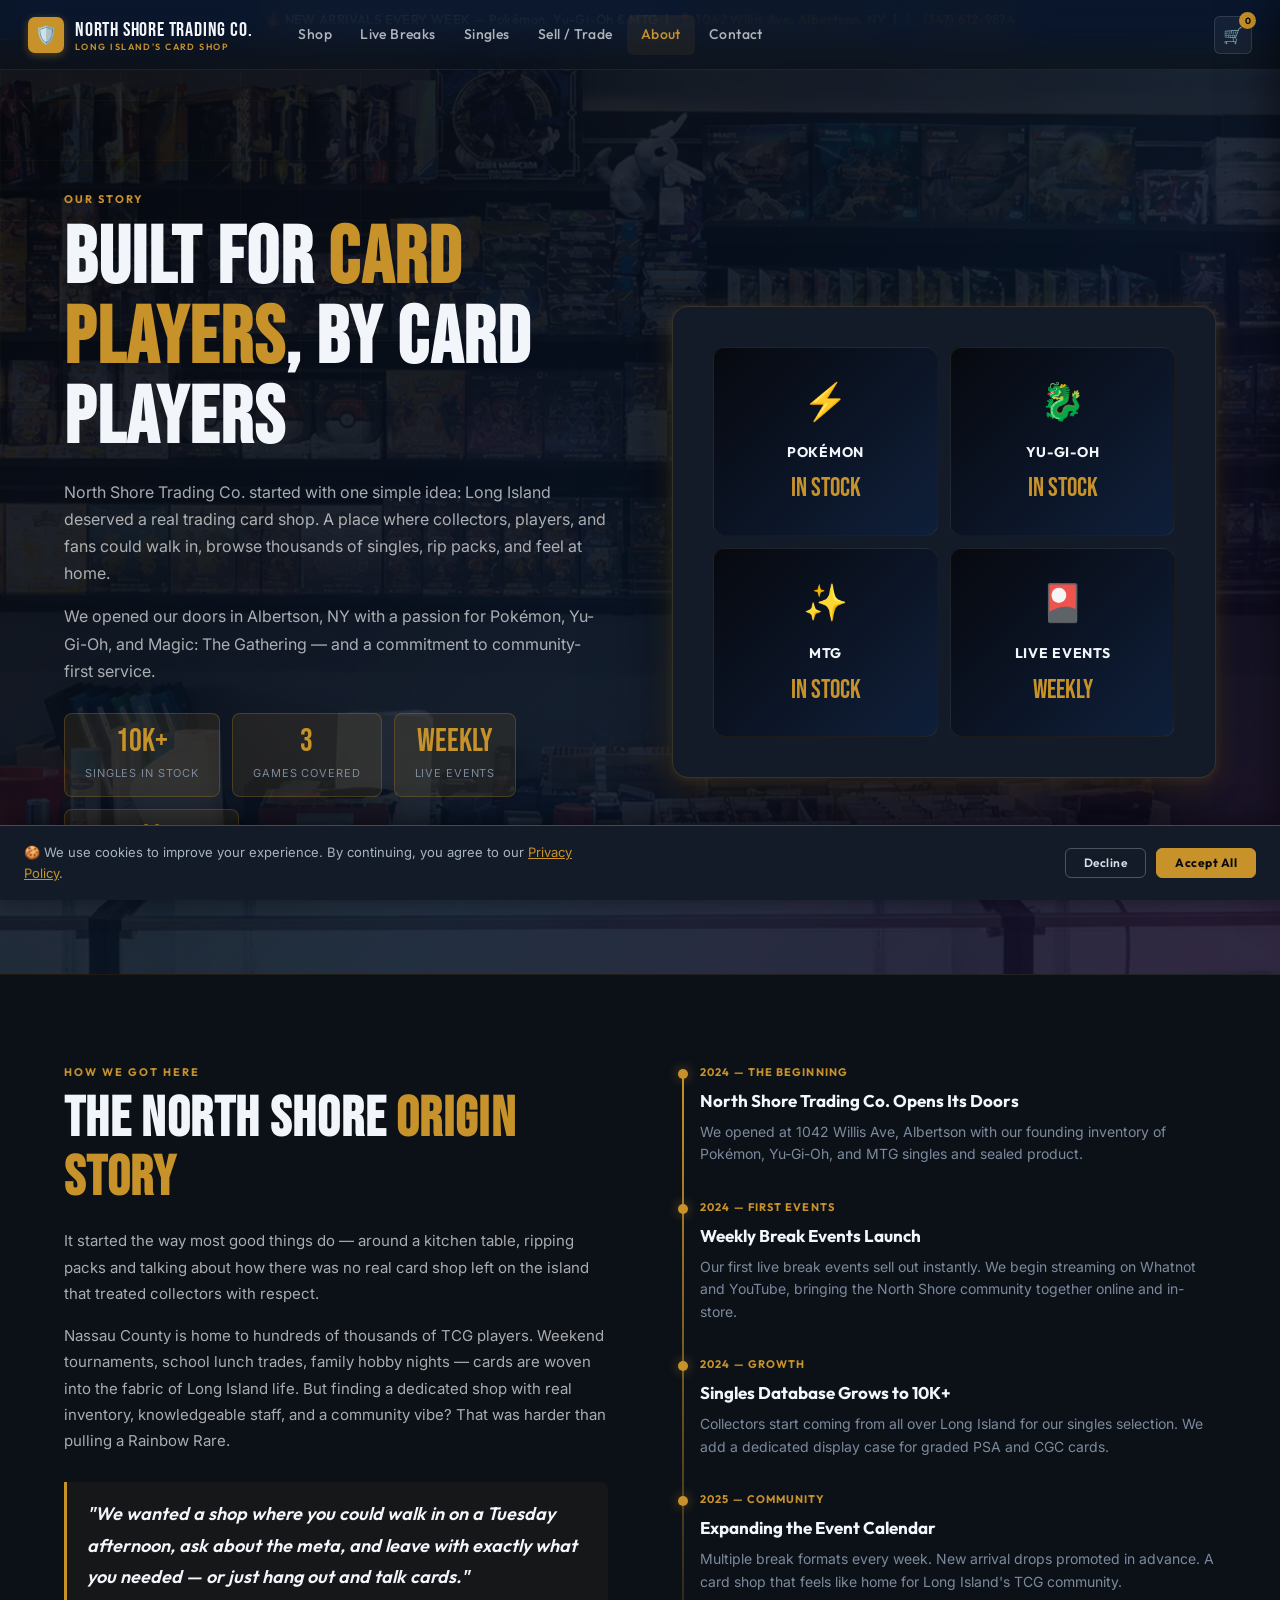
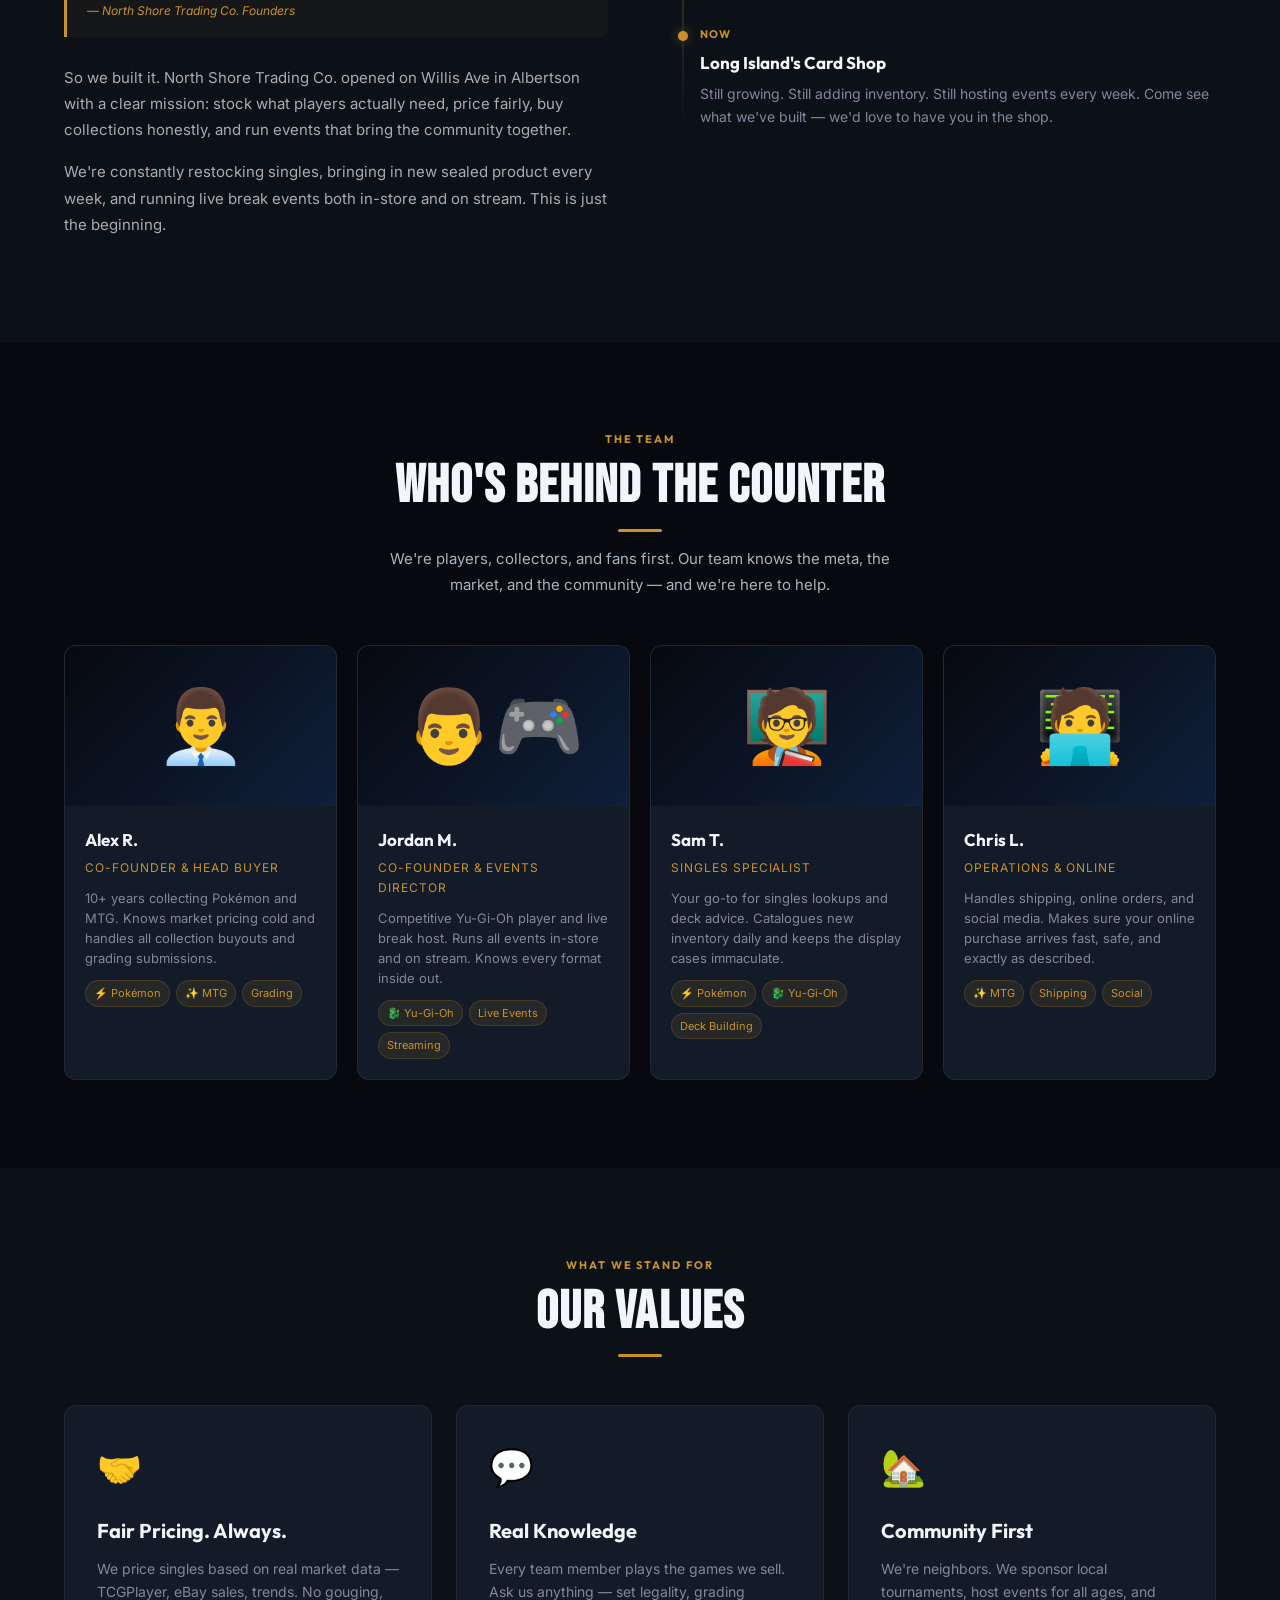
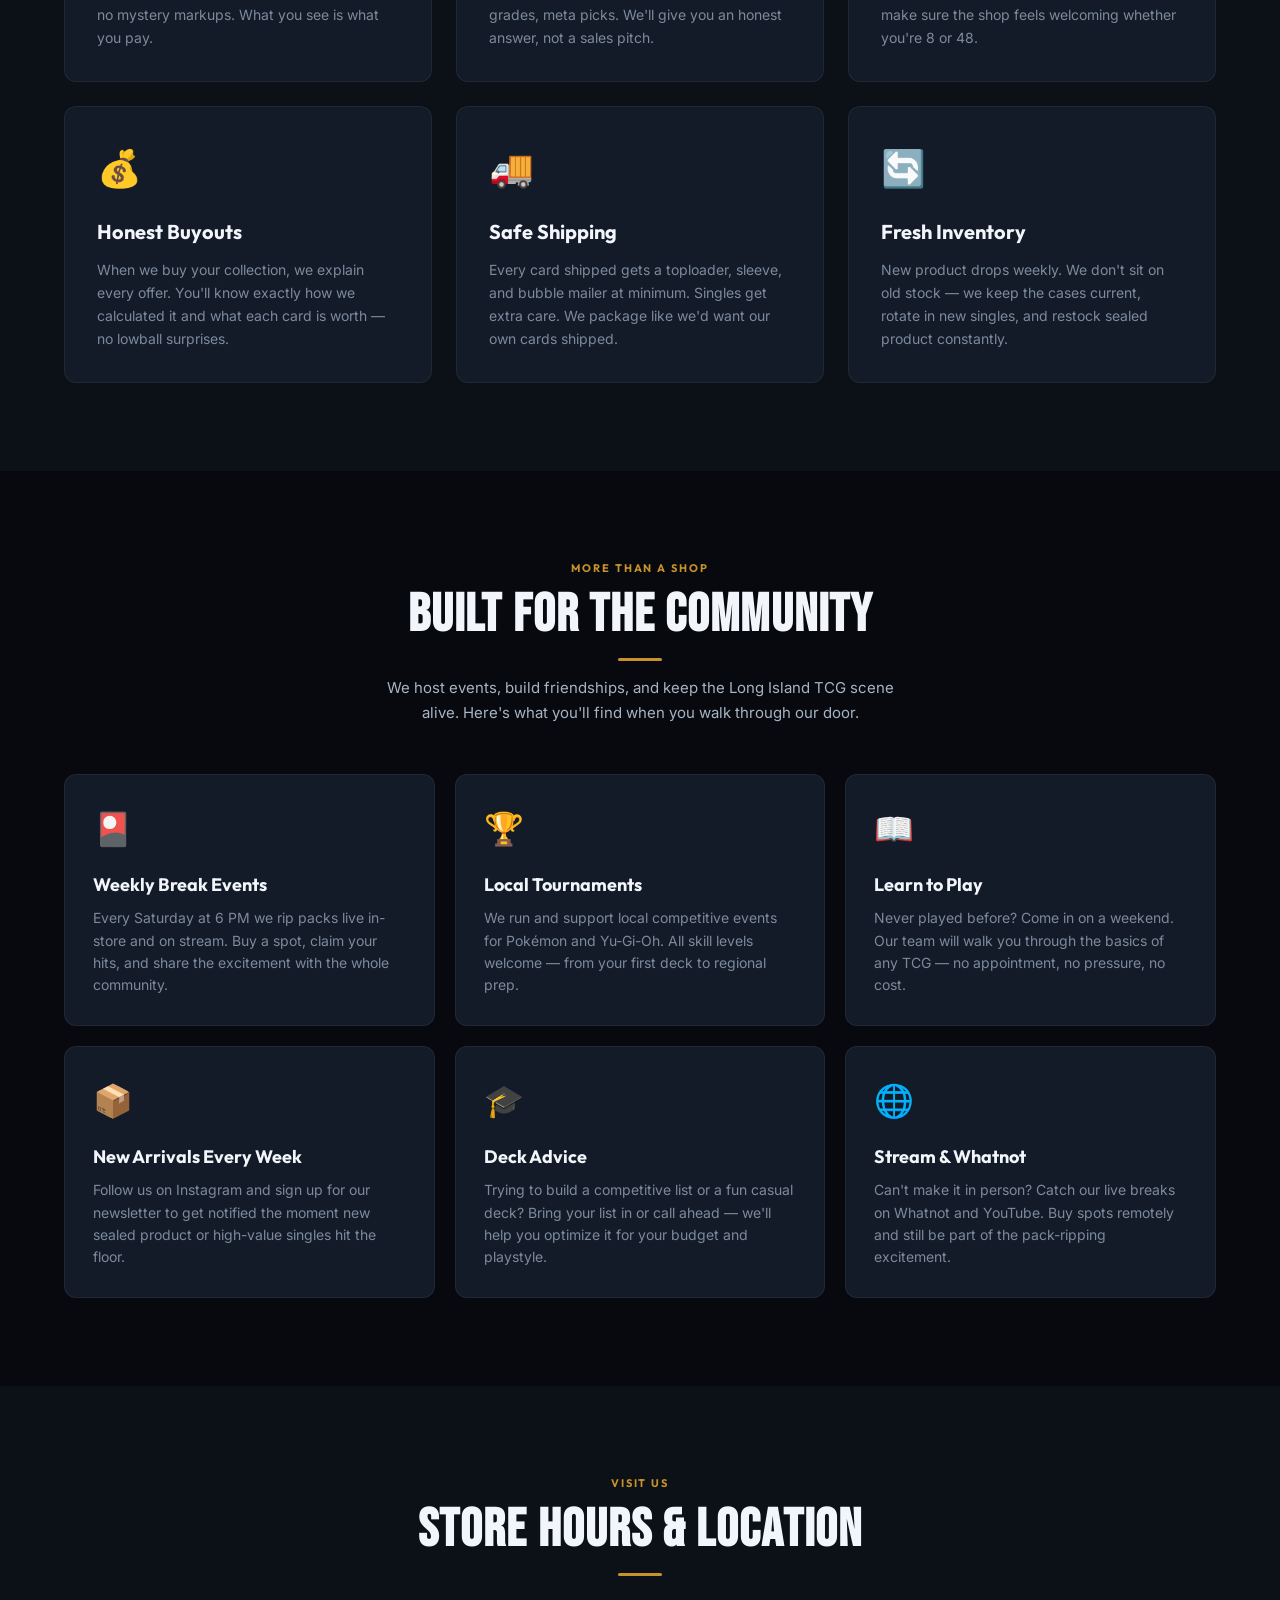
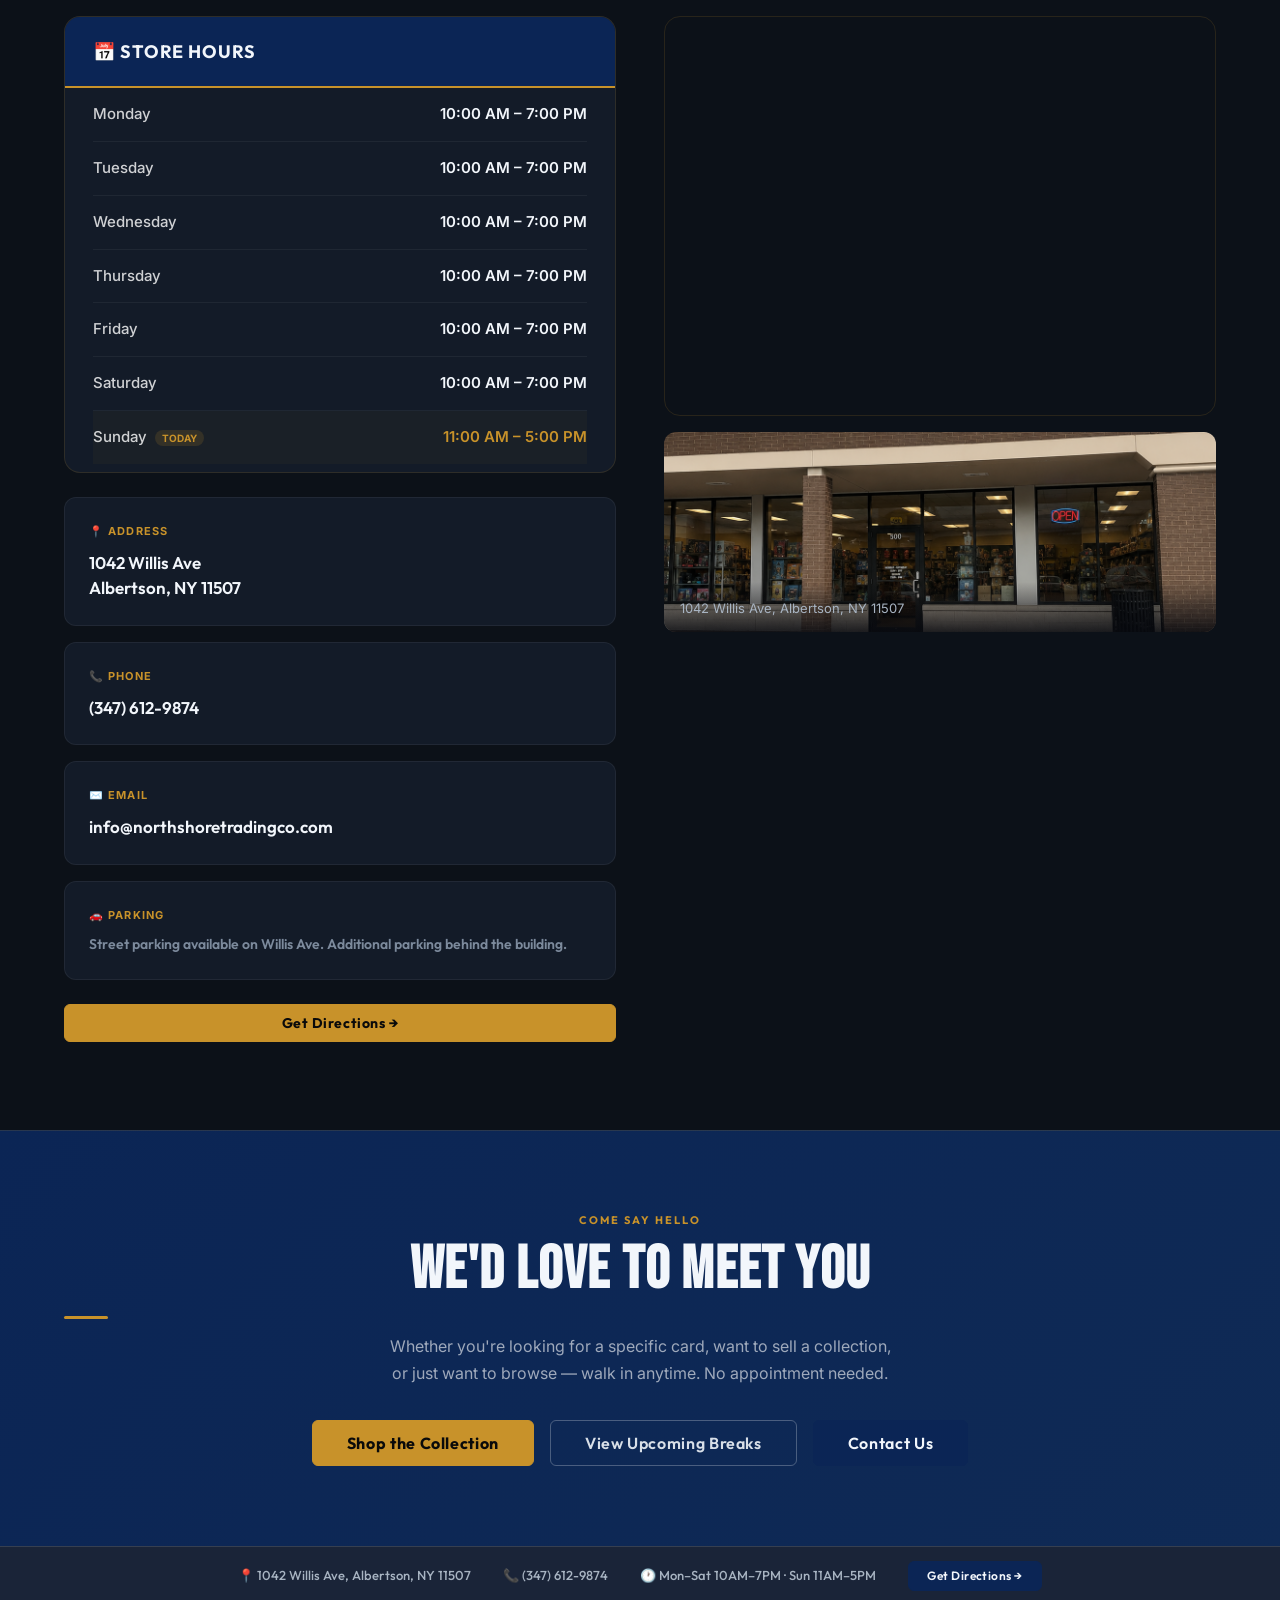
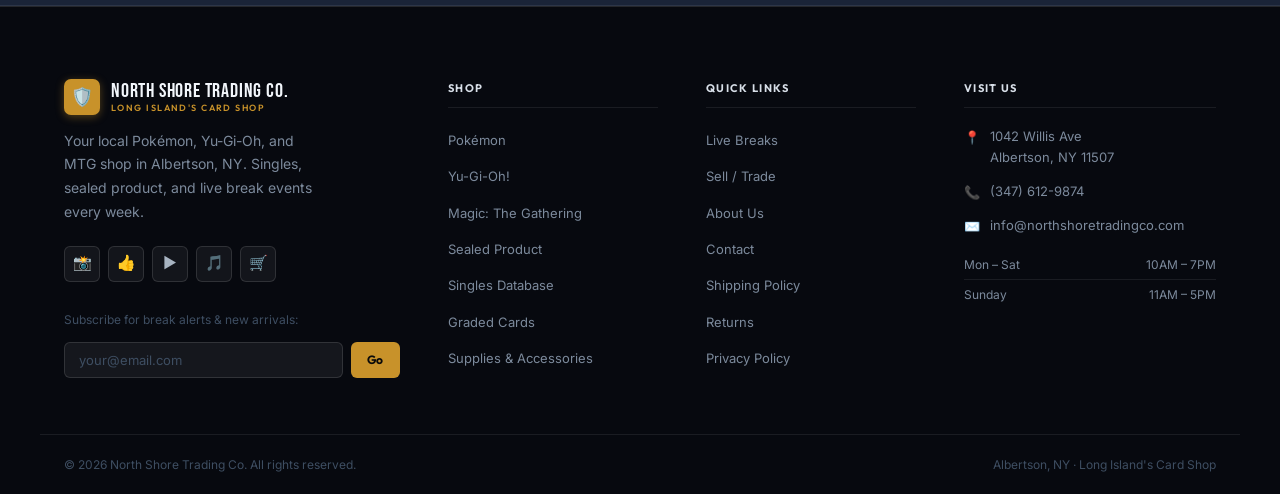
==== about.html @ 0178f54b "Initial site launch — North Shore Trading Co. 7-page TCG storefront: home, shop, live breaks, single" ====
<!DOCTYPE html>
<html lang="en">
<head>
  <meta charset="UTF-8" />
  <meta name="viewport" content="width=device-width, initial-scale=1.0" />
  <title>About North Shore Trading Co. | Local Card Shop — Albertson, Long Island NY</title>
  <meta name="description" content="Learn the story behind North Shore Trading Co., Long Island's community trading card shop in Albertson, NY. Pokémon, Yu-Gi-Oh, MTG, live breaks, and more." />
  <link rel="stylesheet" href="style.css" />
  <style>
    /* ── Page Hero ── */
    .page-hero {
      background: linear-gradient(135deg, var(--bg-dark) 0%, #0a1628 60%, #1a0d28 100%);
      border-bottom: 1px solid rgba(200,146,42,0.12);
      padding: calc(var(--nav-h) + 80px) 0 80px;
      position: relative;
      overflow: hidden;
    }
    .page-hero::before {
      content: '';
      position: absolute;
      inset: 0;
      background-image:
        linear-gradient(rgba(200,146,42,0.03) 1px, transparent 1px),
        linear-gradient(90deg, rgba(200,146,42,0.03) 1px, transparent 1px);
      background-size: 60px 60px;
      pointer-events: none;
    }
    .page-hero-inner {
      max-width: var(--content-w);
      margin: 0 auto;
      padding: 0 24px;
      display: grid;
      grid-template-columns: 1fr 1fr;
      gap: 64px;
      align-items: center;
      position: relative;
      z-index: 1;
    }
    .page-hero h1 {
      font-family: var(--font-head);
      font-size: clamp(48px, 7vw, 80px);
      line-height: 1;
      color: var(--white);
      margin-bottom: 20px;
    }
    .page-hero h1 span { color: var(--gold); }
    .page-hero p {
      font-size: 16px;
      color: rgba(255,255,255,0.65);
      line-height: 1.7;
      margin-bottom: 16px;
    }
    .hero-badge-row {
      display: flex;
      gap: 12px;
      flex-wrap: wrap;
      margin-top: 28px;
    }
    .hero-stat-badge {
      background: rgba(200,146,42,0.1);
      border: 1px solid rgba(200,146,42,0.25);
      border-radius: 8px;
      padding: 12px 20px;
      text-align: center;
    }
    .hero-stat-badge .num {
      font-family: var(--font-head);
      font-size: 32px;
      color: var(--gold);
      display: block;
      line-height: 1;
    }
    .hero-stat-badge .lbl {
      font-size: 11px;
      color: var(--gray);
      text-transform: uppercase;
      letter-spacing: 0.08em;
      margin-top: 4px;
    }
    .page-hero-img {
      position: relative;
    }
    .store-visual {
      background: var(--bg-card);
      border: 1px solid rgba(200,146,42,0.2);
      border-radius: 16px;
      padding: 40px;
      display: grid;
      grid-template-columns: 1fr 1fr;
      gap: 12px;
      box-shadow: 0 32px 80px rgba(0,0,0,0.5), var(--shadow-gold);
    }
    .store-tile {
      background: linear-gradient(135deg, var(--bg-dark), #0f1f3a);
      border: 1px solid rgba(200,146,42,0.1);
      border-radius: 12px;
      padding: 24px;
      text-align: center;
      transition: border-color var(--transition);
    }
    .store-tile:hover { border-color: rgba(200,146,42,0.35); }
    .store-tile-icon { font-size: 36px; margin-bottom: 10px; display: block; }
    .store-tile-title {
      font-family: var(--font-sub);
      font-weight: 700;
      font-size: 14px;
      color: var(--white);
      text-transform: uppercase;
      letter-spacing: 0.05em;
    }
    .store-tile-val {
      font-family: var(--font-head);
      font-size: 26px;
      color: var(--gold);
      margin-top: 4px;
    }

    /* ── Story Section ── */
    .story-grid {
      display: grid;
      grid-template-columns: 1fr 1fr;
      gap: 64px;
      align-items: start;
    }
    .story-text h2 {
      font-family: var(--font-head);
      font-size: clamp(36px, 5vw, 56px);
      color: var(--white);
      margin-bottom: 20px;
      line-height: 1.05;
    }
    .story-text h2 span { color: var(--gold); }
    .story-text p {
      font-size: 15px;
      color: rgba(255,255,255,0.65);
      line-height: 1.75;
      margin-bottom: 16px;
    }
    .story-quote {
      border-left: 3px solid var(--gold);
      padding: 16px 20px;
      margin: 28px 0;
      background: rgba(200,146,42,0.05);
      border-radius: 0 8px 8px 0;
    }
    .story-quote p {
      font-family: var(--font-sub);
      font-weight: 600;
      font-size: 18px;
      color: var(--white);
      margin: 0;
      font-style: italic;
    }
    .story-quote cite {
      font-size: 12px;
      color: var(--gold);
      display: block;
      margin-top: 8px;
    }
    .story-timeline {
      position: relative;
      padding-left: 28px;
    }
    .story-timeline::before {
      content: '';
      position: absolute;
      left: 10px;
      top: 8px;
      bottom: 0;
      width: 2px;
      background: linear-gradient(to bottom, var(--gold), transparent);
    }
    .timeline-item {
      position: relative;
      margin-bottom: 32px;
    }
    .timeline-item::before {
      content: '';
      position: absolute;
      left: -22px;
      top: 6px;
      width: 10px;
      height: 10px;
      border-radius: 50%;
      background: var(--gold);
      box-shadow: 0 0 12px rgba(200,146,42,0.5);
    }
    .timeline-year {
      font-family: var(--font-sub);
      font-weight: 700;
      font-size: 11px;
      color: var(--gold);
      text-transform: uppercase;
      letter-spacing: 0.1em;
      margin-bottom: 6px;
    }
    .timeline-title {
      font-family: var(--font-sub);
      font-weight: 700;
      font-size: 17px;
      color: var(--white);
      margin-bottom: 6px;
    }
    .timeline-desc {
      font-size: 14px;
      color: var(--gray);
      line-height: 1.6;
    }

    /* ── Team ── */
    .team-grid {
      display: grid;
      grid-template-columns: repeat(4, 1fr);
      gap: 20px;
    }
    .team-card {
      background: var(--bg-card);
      border: 1px solid rgba(255,255,255,0.06);
      border-radius: 12px;
      overflow: hidden;
      transition: transform var(--transition), border-color var(--transition);
    }
    .team-card:hover {
      transform: translateY(-4px);
      border-color: rgba(200,146,42,0.3);
    }
    .team-photo {
      height: 160px;
      display: flex;
      align-items: center;
      justify-content: center;
      font-size: 72px;
      background: linear-gradient(135deg, var(--bg-dark), #0f1f3a);
      border-bottom: 1px solid rgba(200,146,42,0.08);
    }
    .team-info {
      padding: 20px;
    }
    .team-name {
      font-family: var(--font-sub);
      font-weight: 700;
      font-size: 17px;
      color: var(--white);
      margin-bottom: 4px;
    }
    .team-role {
      font-size: 12px;
      color: var(--gold);
      text-transform: uppercase;
      letter-spacing: 0.08em;
      margin-bottom: 10px;
    }
    .team-bio {
      font-size: 13px;
      color: var(--gray);
      line-height: 1.55;
    }
    .team-specialties {
      display: flex;
      flex-wrap: wrap;
      gap: 6px;
      margin-top: 12px;
    }
    .specialty-tag {
      font-size: 11px;
      padding: 3px 8px;
      background: rgba(200,146,42,0.1);
      border: 1px solid rgba(200,146,42,0.2);
      border-radius: 20px;
      color: var(--gold);
    }

    /* ── Values ── */
    .values-grid {
      display: grid;
      grid-template-columns: repeat(3, 1fr);
      gap: 24px;
    }
    .value-card {
      background: var(--bg-card);
      border: 1px solid rgba(255,255,255,0.06);
      border-radius: 12px;
      padding: 32px;
      transition: border-color var(--transition);
    }
    .value-card:hover {
      border-color: rgba(200,146,42,0.25);
    }
    .value-icon {
      font-size: 36px;
      margin-bottom: 16px;
    }
    .value-title {
      font-family: var(--font-sub);
      font-weight: 700;
      font-size: 20px;
      color: var(--white);
      margin-bottom: 10px;
    }
    .value-desc {
      font-size: 14px;
      color: var(--gray);
      line-height: 1.65;
    }

    /* ── Hours & Location ── */
    .location-split {
      display: grid;
      grid-template-columns: 1fr 1fr;
      gap: 48px;
      align-items: start;
    }
    .hours-card {
      background: var(--bg-card);
      border: 1px solid rgba(200,146,42,0.15);
      border-radius: 16px;
      overflow: hidden;
    }
    .hours-header {
      background: var(--navy);
      padding: 20px 28px;
      font-family: var(--font-sub);
      font-weight: 700;
      font-size: 18px;
      color: var(--white);
      text-transform: uppercase;
      letter-spacing: 0.05em;
      border-bottom: 2px solid var(--gold);
    }
    .hours-body { padding: 0 28px 8px; }
    .hours-row {
      display: flex;
      justify-content: space-between;
      align-items: center;
      padding: 14px 0;
      border-bottom: 1px solid rgba(255,255,255,0.05);
      font-size: 15px;
    }
    .hours-row:last-child { border-bottom: none; }
    .hours-day { color: rgba(255,255,255,0.8); font-weight: 500; }
    .hours-time { color: var(--white); font-weight: 600; }
    .hours-time.gold { color: var(--gold); }
    .hours-closed { color: var(--gray); font-weight: 500; }
    .today-badge {
      font-size: 10px;
      background: rgba(200,146,42,0.15);
      color: var(--gold);
      padding: 2px 7px;
      border-radius: 20px;
      margin-left: 8px;
      font-weight: 700;
      text-transform: uppercase;
    }
    .info-block {
      background: var(--bg-card);
      border: 1px solid rgba(255,255,255,0.06);
      border-radius: 12px;
      padding: 24px;
      margin-bottom: 16px;
    }
    .info-block-label {
      font-size: 11px;
      color: var(--gold);
      text-transform: uppercase;
      letter-spacing: 0.1em;
      font-weight: 700;
      margin-bottom: 10px;
    }
    .info-block-value {
      font-family: var(--font-sub);
      font-weight: 600;
      font-size: 17px;
      color: var(--white);
      line-height: 1.5;
    }
    .info-block-value a {
      color: var(--white);
      text-decoration: none;
      transition: color var(--transition);
    }
    .info-block-value a:hover { color: var(--gold); }

    /* ── Map ── */
    .map-wrap {
      border-radius: 16px;
      overflow: hidden;
      border: 1px solid rgba(200,146,42,0.15);
      height: 400px;
      position: relative;
    }
    .map-wrap iframe {
      width: 100%;
      height: 100%;
      border: none;
      display: block;
    }

    /* ── Community ── */
    .community-grid {
      display: grid;
      grid-template-columns: repeat(3, 1fr);
      gap: 20px;
      margin-top: 40px;
    }
    .community-card {
      background: var(--bg-card);
      border: 1px solid rgba(255,255,255,0.06);
      border-radius: 12px;
      padding: 28px;
      transition: border-color var(--transition);
    }
    .community-card:hover { border-color: rgba(200,146,42,0.25); }
    .community-icon { font-size: 32px; margin-bottom: 14px; }
    .community-title {
      font-family: var(--font-sub);
      font-weight: 700;
      font-size: 18px;
      color: var(--white);
      margin-bottom: 8px;
    }
    .community-desc {
      font-size: 14px;
      color: var(--gray);
      line-height: 1.6;
    }

    /* ── Responsive ── */
    @media (max-width: 1024px) {
      .page-hero-inner,
      .story-grid,
      .location-split { grid-template-columns: 1fr; gap: 40px; }
      .team-grid { grid-template-columns: repeat(2, 1fr); }
      .values-grid,
      .community-grid { grid-template-columns: repeat(2, 1fr); }
      .store-visual { max-width: 480px; }
    }
    @media (max-width: 600px) {
      .team-grid { grid-template-columns: 1fr; }
      .values-grid,
      .community-grid { grid-template-columns: 1fr; }
      .store-visual { grid-template-columns: 1fr; }
      .hero-badge-row { gap: 8px; }
    }
  </style>
</head>
<body>

<div class="cookie-banner" id="cookieBanner">
  <p class="cookie-text">🍪 We use cookies to improve your experience. By continuing, you agree to our <a href="contact.html#privacy">Privacy Policy</a>.</p>
  <div class="cookie-actions">
    <button class="btn btn-sm btn-outline" onclick="document.getElementById('cookieBanner').classList.add('hidden')">Decline</button>
    <button class="btn btn-sm btn-gold" onclick="document.getElementById('cookieBanner').classList.add('hidden')">Accept All</button>
  </div>
</div>

<div class="announcement-strip">
  🔥 NEW ARRIVALS EVERY WEEK — Pokémon, Yu-Gi-Oh & MTG &nbsp;|&nbsp; 📍 <a href="about.html">1042 Willis Ave, Albertson, NY</a> &nbsp;|&nbsp; 📞 <a href="tel:+13476129874">(347) 612-9874</a>
</div>

<header class="site-header" id="siteHeader">
  <div class="header-inner">
    <a href="index.html" class="site-logo">
      <div class="logo-icon">🛡️</div>
      <div class="logo-text-wrap">
        <span class="logo-main">North Shore Trading Co.</span>
        <span class="logo-sub">Long Island's Card Shop</span>
      </div>
    </a>
    <nav class="main-nav" role="navigation" aria-label="Main">
      <a href="shop.html" class="nav-link">Shop</a>
      <a href="breaks.html" class="nav-link">Live Breaks</a>
      <a href="singles.html" class="nav-link">Singles</a>
      <a href="sell.html" class="nav-link">Sell / Trade</a>
      <a href="about.html" class="nav-link active">About</a>
      <a href="contact.html" class="nav-link">Contact</a>
    </nav>
    <div class="header-actions">
      <button class="header-icon-btn" onclick="toggleCart()" aria-label="Shopping cart">
        🛒
        <span class="cart-count" id="cartCount">0</span>
      </button>
      <button class="hamburger" aria-label="Open menu" onclick="openMobile()">
        <span></span><span></span><span></span>
      </button>
    </div>
  </div>
</header>

<div class="mobile-menu" id="mobileMenu">
  <div class="mobile-menu-header">
    <a href="index.html" class="site-logo">
      <div class="logo-icon">🛡️</div>
      <div class="logo-text-wrap">
        <span class="logo-main">North Shore Trading Co.</span>
        <span class="logo-sub">Long Island's Card Shop</span>
      </div>
    </a>
    <button class="mobile-close" onclick="closeMobile()">✕</button>
  </div>
  <nav class="mobile-nav-links">
    <a href="shop.html" onclick="closeMobile()">Shop</a>
    <a href="breaks.html" onclick="closeMobile()">Live Breaks</a>
    <a href="singles.html" onclick="closeMobile()">Singles</a>
    <a href="sell.html" onclick="closeMobile()">Sell / Trade</a>
    <a href="about.html" onclick="closeMobile()">About</a>
    <a href="contact.html" onclick="closeMobile()">Contact</a>
  </nav>
  <div style="margin-top:auto;padding-top:32px;display:flex;flex-direction:column;gap:10px">
    <a href="tel:+13476129874" class="btn btn-gold btn-full">📞 (347) 612-9874</a>
    <a href="breaks.html" class="btn btn-outline btn-full">🎴 View Live Breaks</a>
  </div>
</div>

<div class="cart-overlay" id="cartOverlay" onclick="toggleCart()"></div>
<div class="cart-sidebar" id="cartSidebar">
  <div class="cart-header">
    <span class="cart-title">Your Cart</span>
    <button class="cart-close" onclick="toggleCart()">✕</button>
  </div>
  <div class="cart-items">
    <div class="cart-empty">
      <div class="cart-empty-icon">🛒</div>
      <p style="font-weight:600;margin-bottom:8px">Your cart is empty</p>
      <p style="font-size:13px;color:var(--gray)">Add some cards to get started!</p>
    </div>
  </div>
  <div class="cart-footer">
    <div class="cart-total">
      <span>Total</span>
      <span class="cart-total-amount">$0.00</span>
    </div>
    <a href="shop.html" class="btn btn-gold btn-full">Checkout</a>
  </div>
</div>

<!-- PAGE HERO -->
<section class="page-hero page-body" style="position:relative;overflow:hidden">
  <img src="images/store-interior.jpg" alt="North Shore Trading Co. store interior"
       style="position:absolute;inset:0;width:100%;height:100%;object-fit:cover;object-position:center;opacity:0.12;z-index:0" loading="eager" />
  <div class="page-hero-inner" style="position:relative;z-index:1">
    <div>
      <div class="section-eyebrow">Our Story</div>
      <h1>Built for <span>Card Players</span>, By Card Players</h1>
      <p>North Shore Trading Co. started with one simple idea: Long Island deserved a real trading card shop. A place where collectors, players, and fans could walk in, browse thousands of singles, rip packs, and feel at home.</p>
      <p>We opened our doors in Albertson, NY with a passion for Pokémon, Yu-Gi-Oh, and Magic: The Gathering — and a commitment to community-first service.</p>
      <div class="hero-badge-row">
        <div class="hero-stat-badge">
          <span class="num">10K+</span>
          <span class="lbl">Singles In Stock</span>
        </div>
        <div class="hero-stat-badge">
          <span class="num">3</span>
          <span class="lbl">Games Covered</span>
        </div>
        <div class="hero-stat-badge">
          <span class="num">Weekly</span>
          <span class="lbl">Live Events</span>
        </div>
        <div class="hero-stat-badge">
          <span class="num">LI</span>
          <span class="lbl">Long Island Owned</span>
        </div>
      </div>
    </div>
    <div class="page-hero-img">
      <div class="store-visual">
        <div class="store-tile">
          <span class="store-tile-icon">⚡</span>
          <div class="store-tile-title">Pokémon</div>
          <div class="store-tile-val">In Stock</div>
        </div>
        <div class="store-tile">
          <span class="store-tile-icon">🐉</span>
          <div class="store-tile-title">Yu-Gi-Oh</div>
          <div class="store-tile-val">In Stock</div>
        </div>
        <div class="store-tile">
          <span class="store-tile-icon">✨</span>
          <div class="store-tile-title">MTG</div>
          <div class="store-tile-val">In Stock</div>
        </div>
        <div class="store-tile">
          <span class="store-tile-icon">🎴</span>
          <div class="store-tile-title">Live Events</div>
          <div class="store-tile-val">Weekly</div>
        </div>
      </div>
    </div>
  </div>
</section>

<!-- STORY -->
<section class="section" style="background:var(--bg)">
  <div class="container">
    <div class="story-grid">
      <div class="story-text">
        <div class="section-eyebrow">How We Got Here</div>
        <h2>The North Shore <span>Origin Story</span></h2>
        <p>It started the way most good things do — around a kitchen table, ripping packs and talking about how there was no real card shop left on the island that treated collectors with respect.</p>
        <p>Nassau County is home to hundreds of thousands of TCG players. Weekend tournaments, school lunch trades, family hobby nights — cards are woven into the fabric of Long Island life. But finding a dedicated shop with real inventory, knowledgeable staff, and a community vibe? That was harder than pulling a Rainbow Rare.</p>
        <div class="story-quote">
          <p>"We wanted a shop where you could walk in on a Tuesday afternoon, ask about the meta, and leave with exactly what you needed — or just hang out and talk cards."</p>
          <cite>— North Shore Trading Co. Founders</cite>
        </div>
        <p>So we built it. North Shore Trading Co. opened on Willis Ave in Albertson with a clear mission: stock what players actually need, price fairly, buy collections honestly, and run events that bring the community together.</p>
        <p>We're constantly restocking singles, bringing in new sealed product every week, and running live break events both in-store and on stream. This is just the beginning.</p>
      </div>
      <div>
        <div class="story-timeline">
          <div class="timeline-item">
            <div class="timeline-year">2024 — The Beginning</div>
            <div class="timeline-title">North Shore Trading Co. Opens Its Doors</div>
            <div class="timeline-desc">We opened at 1042 Willis Ave, Albertson with our founding inventory of Pokémon, Yu-Gi-Oh, and MTG singles and sealed product.</div>
          </div>
          <div class="timeline-item">
            <div class="timeline-year">2024 — First Events</div>
            <div class="timeline-title">Weekly Break Events Launch</div>
            <div class="timeline-desc">Our first live break events sell out instantly. We begin streaming on Whatnot and YouTube, bringing the North Shore community together online and in-store.</div>
          </div>
          <div class="timeline-item">
            <div class="timeline-year">2024 — Growth</div>
            <div class="timeline-title">Singles Database Grows to 10K+</div>
            <div class="timeline-desc">Collectors start coming from all over Long Island for our singles selection. We add a dedicated display case for graded PSA and CGC cards.</div>
          </div>
          <div class="timeline-item">
            <div class="timeline-year">2025 — Community</div>
            <div class="timeline-title">Expanding the Event Calendar</div>
            <div class="timeline-desc">Multiple break formats every week. New arrival drops promoted in advance. A card shop that feels like home for Long Island's TCG community.</div>
          </div>
          <div class="timeline-item">
            <div class="timeline-year">Now</div>
            <div class="timeline-title">Long Island's Card Shop</div>
            <div class="timeline-desc">Still growing. Still adding inventory. Still hosting events every week. Come see what we've built — we'd love to have you in the shop.</div>
          </div>
        </div>
      </div>
    </div>
  </div>
</section>

<!-- TEAM -->
<section class="section" style="background:var(--bg-dark)">
  <div class="container">
    <div class="section-header centered">
      <div class="section-eyebrow">The Team</div>
      <h2 class="section-title">Who's Behind the Counter</h2>
      <div class="divider"></div>
      <p class="section-sub">We're players, collectors, and fans first. Our team knows the meta, the market, and the community — and we're here to help.</p>
    </div>
    <div class="team-grid">
      <div class="team-card">
        <div class="team-photo">👨‍💼</div>
        <div class="team-info">
          <div class="team-name">Alex R.</div>
          <div class="team-role">Co-Founder & Head Buyer</div>
          <div class="team-bio">10+ years collecting Pokémon and MTG. Knows market pricing cold and handles all collection buyouts and grading submissions.</div>
          <div class="team-specialties">
            <span class="specialty-tag">⚡ Pokémon</span>
            <span class="specialty-tag">✨ MTG</span>
            <span class="specialty-tag">Grading</span>
          </div>
        </div>
      </div>
      <div class="team-card">
        <div class="team-photo">👨‍🎮</div>
        <div class="team-info">
          <div class="team-name">Jordan M.</div>
          <div class="team-role">Co-Founder & Events Director</div>
          <div class="team-bio">Competitive Yu-Gi-Oh player and live break host. Runs all events in-store and on stream. Knows every format inside out.</div>
          <div class="team-specialties">
            <span class="specialty-tag">🐉 Yu-Gi-Oh</span>
            <span class="specialty-tag">Live Events</span>
            <span class="specialty-tag">Streaming</span>
          </div>
        </div>
      </div>
      <div class="team-card">
        <div class="team-photo">🧑‍🏫</div>
        <div class="team-info">
          <div class="team-name">Sam T.</div>
          <div class="team-role">Singles Specialist</div>
          <div class="team-bio">Your go-to for singles lookups and deck advice. Catalogues new inventory daily and keeps the display cases immaculate.</div>
          <div class="team-specialties">
            <span class="specialty-tag">⚡ Pokémon</span>
            <span class="specialty-tag">🐉 Yu-Gi-Oh</span>
            <span class="specialty-tag">Deck Building</span>
          </div>
        </div>
      </div>
      <div class="team-card">
        <div class="team-photo">🧑‍💻</div>
        <div class="team-info">
          <div class="team-name">Chris L.</div>
          <div class="team-role">Operations & Online</div>
          <div class="team-bio">Handles shipping, online orders, and social media. Makes sure your online purchase arrives fast, safe, and exactly as described.</div>
          <div class="team-specialties">
            <span class="specialty-tag">✨ MTG</span>
            <span class="specialty-tag">Shipping</span>
            <span class="specialty-tag">Social</span>
          </div>
        </div>
      </div>
    </div>
  </div>
</section>

<!-- VALUES -->
<section class="section" style="background:var(--bg)">
  <div class="container">
    <div class="section-header centered">
      <div class="section-eyebrow">What We Stand For</div>
      <h2 class="section-title">Our Values</h2>
      <div class="divider"></div>
    </div>
    <div class="values-grid">
      <div class="value-card">
        <div class="value-icon">🤝</div>
        <div class="value-title">Fair Pricing. Always.</div>
        <div class="value-desc">We price singles based on real market data — TCGPlayer, eBay sales, trends. No gouging, no mystery markups. What you see is what you pay.</div>
      </div>
      <div class="value-card">
        <div class="value-icon">💬</div>
        <div class="value-title">Real Knowledge</div>
        <div class="value-desc">Every team member plays the games we sell. Ask us anything — set legality, grading grades, meta picks. We'll give you an honest answer, not a sales pitch.</div>
      </div>
      <div class="value-card">
        <div class="value-icon">🏡</div>
        <div class="value-title">Community First</div>
        <div class="value-desc">We're neighbors. We sponsor local tournaments, host events for all ages, and make sure the shop feels welcoming whether you're 8 or 48.</div>
      </div>
      <div class="value-card">
        <div class="value-icon">💰</div>
        <div class="value-title">Honest Buyouts</div>
        <div class="value-desc">When we buy your collection, we explain every offer. You'll know exactly how we calculated it and what each card is worth — no lowball surprises.</div>
      </div>
      <div class="value-card">
        <div class="value-icon">🚚</div>
        <div class="value-title">Safe Shipping</div>
        <div class="value-desc">Every card shipped gets a toploader, sleeve, and bubble mailer at minimum. Singles get extra care. We package like we'd want our own cards shipped.</div>
      </div>
      <div class="value-card">
        <div class="value-icon">🔄</div>
        <div class="value-title">Fresh Inventory</div>
        <div class="value-desc">New product drops weekly. We don't sit on old stock — we keep the cases current, rotate in new singles, and restock sealed product constantly.</div>
      </div>
    </div>
  </div>
</section>

<!-- COMMUNITY -->
<section class="section" style="background:var(--bg-dark)">
  <div class="container">
    <div class="section-header centered">
      <div class="section-eyebrow">More Than a Shop</div>
      <h2 class="section-title">Built for the Community</h2>
      <div class="divider"></div>
      <p class="section-sub">We host events, build friendships, and keep the Long Island TCG scene alive. Here's what you'll find when you walk through our door.</p>
    </div>
    <div class="community-grid">
      <div class="community-card">
        <div class="community-icon">🎴</div>
        <div class="community-title">Weekly Break Events</div>
        <div class="community-desc">Every Saturday at 6 PM we rip packs live in-store and on stream. Buy a spot, claim your hits, and share the excitement with the whole community.</div>
      </div>
      <div class="community-card">
        <div class="community-icon">🏆</div>
        <div class="community-title">Local Tournaments</div>
        <div class="community-desc">We run and support local competitive events for Pokémon and Yu-Gi-Oh. All skill levels welcome — from your first deck to regional prep.</div>
      </div>
      <div class="community-card">
        <div class="community-icon">📖</div>
        <div class="community-title">Learn to Play</div>
        <div class="community-desc">Never played before? Come in on a weekend. Our team will walk you through the basics of any TCG — no appointment, no pressure, no cost.</div>
      </div>
      <div class="community-card">
        <div class="community-icon">📦</div>
        <div class="community-title">New Arrivals Every Week</div>
        <div class="community-desc">Follow us on Instagram and sign up for our newsletter to get notified the moment new sealed product or high-value singles hit the floor.</div>
      </div>
      <div class="community-card">
        <div class="community-icon">🎓</div>
        <div class="community-title">Deck Advice</div>
        <div class="community-desc">Trying to build a competitive list or a fun casual deck? Bring your list in or call ahead — we'll help you optimize it for your budget and playstyle.</div>
      </div>
      <div class="community-card">
        <div class="community-icon">🌐</div>
        <div class="community-title">Stream & Whatnot</div>
        <div class="community-desc">Can't make it in person? Catch our live breaks on Whatnot and YouTube. Buy spots remotely and still be part of the pack-ripping excitement.</div>
      </div>
    </div>
  </div>
</section>

<!-- HOURS & LOCATION -->
<section class="section" style="background:var(--bg)">
  <div class="container">
    <div class="section-header centered" style="margin-bottom:40px">
      <div class="section-eyebrow">Visit Us</div>
      <h2 class="section-title">Store Hours & Location</h2>
      <div class="divider"></div>
    </div>
    <div class="location-split">
      <!-- Hours + Info -->
      <div>
        <div class="hours-card" style="margin-bottom:24px">
          <div class="hours-header">📅 Store Hours</div>
          <div class="hours-body" id="hoursBody">
            <!-- Populated by JS -->
          </div>
        </div>
        <div class="info-block">
          <div class="info-block-label">📍 Address</div>
          <div class="info-block-value">
            1042 Willis Ave<br>Albertson, NY 11507
          </div>
        </div>
        <div class="info-block">
          <div class="info-block-label">📞 Phone</div>
          <div class="info-block-value">
            <a href="tel:+13476129874">(347) 612-9874</a>
          </div>
        </div>
        <div class="info-block">
          <div class="info-block-label">✉️ Email</div>
          <div class="info-block-value">
            <a href="mailto:info@northshoretradingco.com">info@northshoretradingco.com</a>
          </div>
        </div>
        <div class="info-block">
          <div class="info-block-label">🚗 Parking</div>
          <div class="info-block-value" style="font-size:14px;color:var(--gray)">
            Street parking available on Willis Ave. Additional parking behind the building.
          </div>
        </div>
        <a href="https://maps.google.com/?q=1042+Willis+Ave+Albertson+NY+11507" target="_blank" rel="noopener" class="btn btn-gold btn-full" style="margin-top:8px">
          Get Directions →
        </a>
      </div>
      <!-- Map -->
      <div>
        <div class="map-wrap">
          <iframe
            src="https://www.google.com/maps/embed?pb=!1m18!1m12!1m3!1d3019.6!2d-73.649!3d40.773!2m3!1f0!2f0!3f0!3m2!1i1024!2i768!4f13.1!3m3!1m2!1s0x89c280a8b4a5f9bb%3A0x0!2s1042+Willis+Ave%2C+Albertson%2C+NY+11507!5e0!3m2!1sen!2sus!4v1700000000000"
            allowfullscreen=""
            loading="lazy"
            referrerpolicy="no-referrer-when-downgrade"
            title="North Shore Trading Co. Location">
          </iframe>
        </div>
        <div style="margin-top:16px;border-radius:12px;overflow:hidden;position:relative">
          <img src="images/store-front.jpg" alt="North Shore Trading Co. storefront at 1042 Willis Ave, Albertson NY"
               style="width:100%;height:200px;object-fit:cover;object-position:center;display:block" loading="lazy" />
          <div style="position:absolute;bottom:0;left:0;right:0;background:linear-gradient(transparent,rgba(7,9,15,0.85));padding:16px 16px 12px;font-size:13px;color:var(--gray-light)">
            1042 Willis Ave, Albertson, NY 11507
          </div>
        </div>
      </div>
    </div>
  </div>
</section>

<!-- CTA -->
<section style="background:linear-gradient(135deg,var(--navy) 0%,#0f2a55 100%);padding:80px 0;border-top:1px solid rgba(200,146,42,0.15)">
  <div class="container" style="text-align:center">
    <div class="section-eyebrow">Come Say Hello</div>
    <h2 class="section-title" style="font-size:clamp(36px,5vw,60px)">We'd Love to Meet You</h2>
    <div class="divider"></div>
    <p style="font-size:16px;color:rgba(255,255,255,0.6);max-width:520px;margin:0 auto 32px;line-height:1.7">
      Whether you're looking for a specific card, want to sell a collection, or just want to browse — walk in anytime. No appointment needed.
    </p>
    <div style="display:flex;gap:16px;justify-content:center;flex-wrap:wrap">
      <a href="shop.html" class="btn btn-gold btn-lg">Shop the Collection</a>
      <a href="breaks.html" class="btn btn-outline btn-lg">View Upcoming Breaks</a>
      <a href="contact.html" class="btn btn-navy btn-lg">Contact Us</a>
    </div>
  </div>
</section>

<!-- Location Banner -->
<div class="location-banner">
  <div class="location-banner-inner">
    <div class="loc-item">📍 1042 Willis Ave, Albertson, NY 11507</div>
    <div class="loc-item">📞 (347) 612-9874</div>
    <div class="loc-item">🕐 Mon–Sat 10AM–7PM · Sun 11AM–5PM</div>
    <a href="https://maps.google.com/?q=1042+Willis+Ave+Albertson+NY+11507" target="_blank" rel="noopener" class="btn btn-navy btn-sm">Get Directions →</a>
  </div>
</div>

<!-- Footer -->
<footer class="site-footer">
  <div class="footer-grid">
    <div class="footer-brand">
      <div class="footer-logo">
        <a href="index.html" class="site-logo">
          <div class="logo-icon">🛡️</div>
          <div class="logo-text-wrap">
            <span class="logo-main">North Shore Trading Co.</span>
            <span class="logo-sub">Long Island's Card Shop</span>
          </div>
        </a>
      </div>
      <p class="footer-tagline" style="margin-top:14px">Your local Pokémon, Yu-Gi-Oh, and MTG shop in Albertson, NY. Singles, sealed product, and live break events every week.</p>
      <div class="footer-social">
        <a href="https://instagram.com/northshoretradingco" target="_blank" rel="noopener" class="social-icon" title="Instagram">📸</a>
        <a href="https://facebook.com/northshoretradingco" target="_blank" rel="noopener" class="social-icon" title="Facebook">👍</a>
        <a href="https://youtube.com/@northshoretradingco" target="_blank" rel="noopener" class="social-icon" title="YouTube">▶️</a>
        <a href="https://tiktok.com/@northshoretradingco" target="_blank" rel="noopener" class="social-icon" title="TikTok">🎵</a>
        <a href="https://whatnot.com/user/northshoretradingco" target="_blank" rel="noopener" class="social-icon" title="Whatnot">🛒</a>
      </div>
      <p style="font-size:12px;color:var(--gray-dark);margin-top:10px">Subscribe for break alerts &amp; new arrivals:</p>
      <div class="newsletter-form">
        <input type="email" placeholder="your@email.com" />
        <button>Go</button>
      </div>
    </div>
    <div class="footer-col">
      <h4>Shop</h4>
      <ul class="footer-links">
        <li><a href="shop.html?cat=pokemon">Pokémon</a></li>
        <li><a href="shop.html?cat=yugioh">Yu-Gi-Oh!</a></li>
        <li><a href="shop.html?cat=mtg">Magic: The Gathering</a></li>
        <li><a href="shop.html?cat=sealed">Sealed Product</a></li>
        <li><a href="singles.html">Singles Database</a></li>
        <li><a href="shop.html?cat=graded">Graded Cards</a></li>
        <li><a href="shop.html?cat=supplies">Supplies & Accessories</a></li>
      </ul>
    </div>
    <div class="footer-col">
      <h4>Quick Links</h4>
      <ul class="footer-links">
        <li><a href="breaks.html">Live Breaks</a></li>
        <li><a href="sell.html">Sell / Trade</a></li>
        <li><a href="about.html">About Us</a></li>
        <li><a href="contact.html">Contact</a></li>
        <li><a href="contact.html#shipping">Shipping Policy</a></li>
        <li><a href="contact.html#returns">Returns</a></li>
        <li><a href="contact.html#privacy">Privacy Policy</a></li>
      </ul>
    </div>
    <div class="footer-col">
      <h4>Visit Us</h4>
      <div class="footer-contact-item">
        <span>📍</span>
        <span>1042 Willis Ave<br>Albertson, NY 11507</span>
      </div>
      <div class="footer-contact-item">
        <span>📞</span>
        <a href="tel:+13476129874">(347) 612-9874</a>
      </div>
      <div class="footer-contact-item">
        <span>✉️</span>
        <a href="mailto:info@northshoretradingco.com">info@northshoretradingco.com</a>
      </div>
      <div class="footer-hours">
        <div class="footer-hours-row"><span>Mon – Sat</span><span>10AM – 7PM</span></div>
        <div class="footer-hours-row"><span>Sunday</span><span>11AM – 5PM</span></div>
      </div>
    </div>
  </div>
  <div class="footer-bottom">
    <span>© 2026 North Shore Trading Co. All rights reserved.</span>
    <span>Albertson, NY · Long Island's Card Shop</span>
  </div>
</footer>

<script>
  /* ── Nav scroll ── */
  const header = document.getElementById('siteHeader');
  window.addEventListener('scroll', () => {
    header.classList.toggle('scrolled', window.scrollY > 40);
  });

  /* ── Mobile menu ── */
  function openMobile() { document.getElementById('mobileMenu').classList.add('open'); document.body.style.overflow='hidden'; }
  function closeMobile() { document.getElementById('mobileMenu').classList.remove('open'); document.body.style.overflow=''; }

  /* ── Cart (lightweight stub) ── */
  function toggleCart() {
    document.getElementById('cartSidebar').classList.toggle('open');
    document.getElementById('cartOverlay').classList.toggle('open');
    document.body.style.overflow = document.getElementById('cartSidebar').classList.contains('open') ? 'hidden' : '';
  }

  /* ── Store hours with today highlight ── */
  (function renderHours() {
    const schedule = [
      { day: 'Monday',    open: '10:00 AM', close: '7:00 PM' },
      { day: 'Tuesday',   open: '10:00 AM', close: '7:00 PM' },
      { day: 'Wednesday', open: '10:00 AM', close: '7:00 PM' },
      { day: 'Thursday',  open: '10:00 AM', close: '7:00 PM' },
      { day: 'Friday',    open: '10:00 AM', close: '7:00 PM' },
      { day: 'Saturday',  open: '10:00 AM', close: '7:00 PM' },
      { day: 'Sunday',    open: '11:00 AM', close: '5:00 PM' },
    ];
    const todayIdx = (new Date().getDay() + 6) % 7; // Mon=0
    const container = document.getElementById('hoursBody');
    container.innerHTML = schedule.map((s, i) => {
      const isToday = i === todayIdx;
      return `<div class="hours-row" ${isToday ? 'style="background:rgba(200,146,42,0.04)"' : ''}>
        <span class="hours-day">${s.day}${isToday ? '<span class="today-badge">Today</span>' : ''}</span>
        <span class="hours-time${isToday ? ' gold' : ''}">${s.open} – ${s.close}</span>
      </div>`;
    }).join('');
  })();
</script>

</body>
</html>
---- style.css ----
/* ============================================================
   North Shore Trading Co. — Shared Design System
   ============================================================ */

@import url('https://fonts.googleapis.com/css2?family=Bebas+Neue&family=Outfit:wght@400;500;600;700&family=Inter:wght@300;400;500;600;700&display=swap');

/* ── CSS Variables ── */
:root {
  /* Backgrounds — clear visual hierarchy */
  --bg:         #0C1118;
  --bg-card:    #131B28;
  --bg-dark:    #07090F;
  --bg-mid:     #1A2438;
  --bg-raised:  #1F2D42;

  /* Brand colors */
  --gold:       #C8922A;   /* warm amber-gold, not neon */
  --gold-hover: #E5A93A;
  --gold-dim:   #8A6318;
  --gold-glow:  rgba(200,146,42,0.26);
  --navy:       #0B2555;
  --navy-light: #14408A;
  --navy-mid:   #0F3070;

  /* Text */
  --white:      #F2F6FB;
  --off-white:  #D8DFE8;
  --gray:       #7C8A9C;
  --gray-light: #A8B4C2;
  --gray-dark:  #3E4E62;

  /* Semantic */
  --red:        #E04545;
  --red-dim:    rgba(224,69,69,0.14);
  --green:      #2DAB62;
  --green-dim:  rgba(45,171,98,0.14);

  /* Borders */
  --border:      rgba(255,255,255,0.08);
  --border-md:   rgba(255,255,255,0.12);
  --border-gold: rgba(200,146,42,0.38);

  /* Fonts */
  --font-head:  'Bebas Neue', 'Outfit', sans-serif;
  --font-sub:   'Outfit', sans-serif;
  --font-body:  'Inter', sans-serif;

  /* Radii */
  --radius-sm:  6px;
  --radius-md:  10px;
  --radius-lg:  16px;
  --radius-xl:  22px;
  --radius-pill:100px;

  /* Shadows */
  --shadow-xs:   0 1px 3px rgba(0,0,0,0.35);
  --shadow-card: 0 4px 20px rgba(0,0,0,0.45), 0 1px 4px rgba(0,0,0,0.3);
  --shadow-lg:   0 12px 40px rgba(0,0,0,0.55), 0 4px 12px rgba(0,0,0,0.35);
  --shadow-gold: 0 8px 28px rgba(200,146,42,0.22), 0 2px 8px rgba(200,146,42,0.14);
  --shadow-gold-lg: 0 16px 48px rgba(200,146,42,0.28), 0 4px 16px rgba(200,146,42,0.18);

  --transition:  0.2s cubic-bezier(0.4,0,0.2,1);
  --transition-slow: 0.35s cubic-bezier(0.4,0,0.2,1);
  --nav-h:       70px;
  --content-w:   1200px;
}

/* ── Reset ── */
*, *::before, *::after { box-sizing: border-box; margin: 0; padding: 0; }
html { font-size: 16px; scroll-behavior: smooth; }
body {
  font-family: var(--font-body);
  background: var(--bg);
  color: var(--white);
  line-height: 1.65;
  overflow-x: hidden;
  -webkit-font-smoothing: antialiased;
  -moz-osx-font-smoothing: grayscale;
}
img { display: block; max-width: 100%; }
a { color: inherit; text-decoration: none; }
ul, ol { list-style: none; }
button, input, select, textarea {
  font-family: inherit;
  font-size: inherit;
  border: none;
  outline: none;
  background: none;
}
button { cursor: pointer; }
::placeholder { color: var(--gray-dark); }
:focus-visible { outline: 2px solid var(--gold); outline-offset: 3px; border-radius: 3px; }

/* ── Typography ── */
h1, h2, h3 { font-family: var(--font-head); letter-spacing: 0.02em; line-height: 1.05; }
h4, h5, h6 { font-family: var(--font-sub); font-weight: 700; letter-spacing: 0.01em; }
.gold { color: var(--gold); }

/* ── Utility ── */
.container { max-width: var(--content-w); margin: 0 auto; padding: 0 24px; }
.section    { padding: 88px 0; }
.section-sm { padding: 52px 0; }
.text-gold   { color: var(--gold); }
.text-gray   { color: var(--gray); }
.text-center { text-align: center; }
.sr-only { position: absolute; width: 1px; height: 1px; overflow: hidden; clip: rect(0,0,0,0); }

/* ── ===================== BUTTONS ===================== ── */
.btn {
  display: inline-flex;
  align-items: center;
  justify-content: center;
  gap: 8px;
  font-family: var(--font-sub);
  font-weight: 600;
  font-size: 14px;
  letter-spacing: 0.04em;
  padding: 11px 26px;
  border-radius: var(--radius-sm);
  transition: all var(--transition);
  cursor: pointer;
  border: 1.5px solid transparent;
  white-space: nowrap;
  line-height: 1;
}
.btn-gold {
  background: var(--gold);
  color: #0A0A0A;
  border-color: var(--gold);
  font-weight: 700;
}
.btn-gold:hover {
  background: var(--gold-hover);
  border-color: var(--gold-hover);
  box-shadow: var(--shadow-gold);
  transform: translateY(-1px);
}
.btn-outline {
  background: transparent;
  color: var(--off-white);
  border-color: rgba(255,255,255,0.25);
}
.btn-outline:hover {
  border-color: var(--gold);
  color: var(--gold);
  background: rgba(200,146,42,0.06);
  transform: translateY(-1px);
}
.btn-navy {
  background: var(--navy);
  color: var(--white);
  border-color: var(--navy);
}
.btn-navy:hover {
  background: var(--navy-mid);
  border-color: var(--navy-mid);
  transform: translateY(-1px);
}
.btn-ghost {
  background: rgba(255,255,255,0.06);
  color: var(--white);
  border-color: var(--border-md);
}
.btn-ghost:hover {
  background: rgba(255,255,255,0.1);
  border-color: rgba(255,255,255,0.2);
}
.btn-sm  { font-size: 12px; padding: 8px 18px; }
.btn-lg  { font-size: 16px; padding: 14px 34px; }
.btn-full { width: 100%; }

/* ── ===================== BADGES ===================== ── */
.badge {
  display: inline-flex;
  align-items: center;
  gap: 5px;
  font-family: var(--font-sub);
  font-weight: 600;
  font-size: 10px;
  letter-spacing: 0.07em;
  text-transform: uppercase;
  padding: 3px 9px 3px 8px;
  border-radius: var(--radius-pill);
}
.badge-hot {
  background: var(--red-dim);
  color: #F87171;
  border: 1px solid rgba(224,69,69,0.35);
}
.badge-hot::before {
  content: '';
  width: 5px;
  height: 5px;
  background: var(--red);
  border-radius: 50%;
  animation: pulse-dot 1.6s ease-in-out infinite;
}
.badge-new {
  background: rgba(200,146,42,0.12);
  color: var(--gold);
  border: 1px solid var(--border-gold);
}
.badge-sale {
  background: var(--green-dim);
  color: #4ADE80;
  border: 1px solid rgba(45,171,98,0.3);
}
.badge-graded {
  background: rgba(11,37,85,0.6);
  color: #7BB3F0;
  border: 1px solid rgba(123,179,240,0.3);
}
@keyframes pulse-dot {
  0%, 100% { opacity: 1; transform: scale(1); }
  50%       { opacity: 0.45; transform: scale(0.7); }
}

/* ── ===================== SECTION HEADERS ===================== ── */
.section-header { margin-bottom: 48px; }
.section-header.centered { text-align: center; }

.section-eyebrow {
  font-family: var(--font-sub);
  font-weight: 700;
  font-size: 11px;
  letter-spacing: 0.18em;
  text-transform: uppercase;
  color: var(--gold);
  margin-bottom: 10px;
}
.section-title {
  font-family: var(--font-head);
  font-size: clamp(34px, 5vw, 54px);
  color: var(--white);
  line-height: 1.05;
}
.section-sub {
  font-size: 15px;
  color: var(--gray-light);
  margin-top: 14px;
  max-width: 540px;
  line-height: 1.7;
}
.section-header.centered .section-sub { margin-left: auto; margin-right: auto; }

/* Divider */
.divider {
  width: 44px;
  height: 3px;
  background: var(--gold);
  margin: 14px 0;
  border-radius: 2px;
}
.section-header.centered .divider { margin-left: auto; margin-right: auto; }

/* ── ===================== CARD BASE ===================== ── */
.card {
  background: var(--bg-card);
  border: 1px solid var(--border-md);
  border-radius: var(--radius-md);
  overflow: hidden;
  transition: all var(--transition);
  box-shadow: var(--shadow-xs);
}
.card:hover {
  transform: translateY(-4px);
  border-color: var(--border-gold);
  box-shadow: var(--shadow-gold);
}

/* ── ===================== PRODUCT CARD ===================== ── */
.product-card {
  background: var(--bg-card);
  border: 1px solid var(--border-md);
  border-radius: var(--radius-md);
  overflow: hidden;
  transition: all var(--transition);
  display: flex;
  flex-direction: column;
  cursor: pointer;
  box-shadow: var(--shadow-xs);
}
.product-card:hover {
  transform: translateY(-5px);
  border-color: var(--gold);
  box-shadow: var(--shadow-gold);
}
.product-card-img {
  aspect-ratio: 3/4;
  background: linear-gradient(145deg, #0F1825 0%, #182236 50%, #0C1622 100%);
  position: relative;
  overflow: hidden;
  display: flex;
  align-items: center;
  justify-content: center;
  font-size: 80px;
  border-bottom: 1px solid var(--border);
}
.product-card-img img {
  width: 100%;
  height: 100%;
  object-fit: cover;
  transition: transform 0.4s ease;
}
.product-card:hover .product-card-img img { transform: scale(1.05); }
.product-card-badges {
  position: absolute;
  top: 10px;
  left: 10px;
  display: flex;
  flex-direction: column;
  gap: 5px;
  z-index: 1;
}
.product-card-wishlist {
  position: absolute;
  top: 10px;
  right: 10px;
  width: 30px;
  height: 30px;
  border-radius: 50%;
  background: rgba(0,0,0,0.55);
  backdrop-filter: blur(4px);
  display: flex;
  align-items: center;
  justify-content: center;
  font-size: 13px;
  cursor: pointer;
  transition: background var(--transition);
  border: 1px solid rgba(255,255,255,0.1);
}
.product-card-wishlist:hover { background: rgba(200,146,42,0.35); }
.product-card-body {
  padding: 14px 16px 18px;
  display: flex;
  flex-direction: column;
  gap: 5px;
  flex: 1;
}
.product-card-category {
  font-family: var(--font-sub);
  font-size: 10px;
  font-weight: 600;
  letter-spacing: 0.1em;
  text-transform: uppercase;
  color: var(--gold);
}
.product-card-name {
  font-family: var(--font-sub);
  font-weight: 700;
  font-size: 15px;
  color: var(--white);
  line-height: 1.35;
}
.product-card-meta {
  font-size: 12px;
  color: var(--gray);
}
.product-card-footer {
  display: flex;
  align-items: center;
  justify-content: space-between;
  margin-top: auto;
  padding-top: 10px;
  border-top: 1px solid var(--border);
}
.product-card-price {
  font-family: var(--font-sub);
  font-weight: 700;
  font-size: 19px;
  color: var(--white);
  letter-spacing: -0.01em;
}
.product-card-price .was {
  font-size: 12px;
  font-weight: 400;
  color: var(--gray);
  text-decoration: line-through;
  margin-left: 5px;
}
.product-card-add {
  width: 34px;
  height: 34px;
  border-radius: var(--radius-sm);
  background: var(--gold);
  color: #0A0A0A;
  display: flex;
  align-items: center;
  justify-content: center;
  font-size: 18px;
  font-weight: 700;
  transition: all var(--transition);
  border: none;
  cursor: pointer;
}
.product-card-add:hover { background: var(--gold-hover); transform: scale(1.08); }

/* Product grid */
.products-grid {
  display: grid;
  grid-template-columns: repeat(auto-fill, minmax(200px, 1fr));
  gap: 20px;
}

/* ── ===================== FORM ELEMENTS ===================== ── */
.form-group { margin-bottom: 20px; }
.form-label {
  display: block;
  font-family: var(--font-sub);
  font-size: 12px;
  font-weight: 600;
  letter-spacing: 0.07em;
  text-transform: uppercase;
  color: var(--gray-light);
  margin-bottom: 8px;
}
.form-control {
  width: 100%;
  background: var(--bg-dark);
  border: 1px solid rgba(255,255,255,0.1);
  color: var(--white);
  font-size: 14px;
  padding: 11px 14px;
  border-radius: var(--radius-sm);
  transition: border-color var(--transition), box-shadow var(--transition);
}
.form-control:focus {
  border-color: var(--gold);
  box-shadow: 0 0 0 3px rgba(200,146,42,0.12);
}
.form-control option { background: var(--bg-card); }
textarea.form-control { resize: vertical; min-height: 120px; line-height: 1.65; }

/* Checkbox / Radio */
.form-check {
  display: flex;
  align-items: center;
  gap: 10px;
  cursor: pointer;
  font-size: 14px;
  color: var(--gray-light);
  padding: 6px 0;
  transition: color var(--transition);
}
.form-check:hover { color: var(--white); }
.form-check input[type="checkbox"],
.form-check input[type="radio"] {
  width: 16px;
  height: 16px;
  accent-color: var(--gold);
  cursor: pointer;
  flex-shrink: 0;
}

/* Range slider */
input[type="range"] {
  width: 100%;
  accent-color: var(--gold);
  height: 4px;
  cursor: pointer;
}

/* ── Tags / Pills ── */
.tag {
  display: inline-block;
  background: rgba(255,255,255,0.05);
  border: 1px solid var(--border-md);
  color: var(--gray-light);
  font-family: var(--font-sub);
  font-size: 12px;
  font-weight: 600;
  padding: 5px 13px;
  border-radius: var(--radius-pill);
  cursor: pointer;
  transition: all var(--transition);
}
.tag:hover, .tag.active {
  background: var(--gold);
  color: #0A0A0A;
  border-color: var(--gold);
}

/* ── Toast / Alert ── */
.alert {
  padding: 14px 20px;
  border-radius: var(--radius-sm);
  font-size: 14px;
  display: flex;
  align-items: center;
  gap: 10px;
}
.alert-success { background: var(--green-dim); border: 1px solid rgba(45,171,98,0.28); color: #4ADE80; }
.alert-warning  { background: rgba(200,146,42,0.1); border: 1px solid rgba(200,146,42,0.3); color: var(--gold); }

/* ── ===================== HEADER / NAV ===================== ── */
.site-header {
  position: fixed;
  top: 0;
  left: 0;
  right: 0;
  z-index: 1000;
  height: var(--nav-h);
  background: rgba(12,17,24,0.72);
  backdrop-filter: blur(20px) saturate(150%);
  -webkit-backdrop-filter: blur(20px) saturate(150%);
  border-bottom: 1px solid rgba(255,255,255,0.07);
  transition: background var(--transition-slow), border-color var(--transition-slow);
}
.site-header.scrolled {
  background: rgba(7,9,15,0.96);
  border-bottom-color: rgba(200,146,42,0.18);
  box-shadow: 0 4px 24px rgba(0,0,0,0.4);
}
.header-inner {
  display: flex;
  align-items: center;
  gap: 24px;
  height: var(--nav-h);
  max-width: 1360px;
  margin: 0 auto;
  padding: 0 28px;
}
.site-logo {
  display: flex;
  align-items: center;
  gap: 11px;
  flex-shrink: 0;
  text-decoration: none;
}
.logo-icon {
  width: 36px;
  height: 36px;
  background: var(--gold);
  border-radius: 7px;
  display: flex;
  align-items: center;
  justify-content: center;
  font-size: 18px;
  flex-shrink: 0;
  box-shadow: 0 2px 8px rgba(200,146,42,0.4);
}
.logo-text-wrap {
  display: flex;
  flex-direction: column;
  line-height: 1;
}
.logo-main {
  font-family: var(--font-head);
  font-size: 20px;
  color: var(--white);
  letter-spacing: 0.04em;
}
.logo-sub {
  font-family: var(--font-sub);
  font-size: 9px;
  font-weight: 600;
  letter-spacing: 0.16em;
  text-transform: uppercase;
  color: var(--gold);
  margin-top: 2px;
}
.main-nav {
  display: flex;
  align-items: center;
  gap: 0;
  flex: 1;
  margin-left: 8px;
}
.nav-link {
  font-family: var(--font-sub);
  font-weight: 500;
  font-size: 14px;
  letter-spacing: 0.03em;
  color: rgba(255,255,255,0.68);
  padding: 8px 14px;
  border-radius: var(--radius-sm);
  transition: all var(--transition);
  white-space: nowrap;
}
.nav-link:hover {
  color: var(--white);
  background: rgba(255,255,255,0.06);
}
.nav-link.active {
  color: var(--gold);
  background: rgba(200,146,42,0.08);
}
.header-actions {
  display: flex;
  align-items: center;
  gap: 8px;
  margin-left: auto;
  flex-shrink: 0;
}
.header-icon-btn {
  width: 38px;
  height: 38px;
  border-radius: var(--radius-sm);
  background: rgba(255,255,255,0.05);
  border: 1px solid var(--border-md);
  display: flex;
  align-items: center;
  justify-content: center;
  font-size: 16px;
  color: var(--white);
  transition: all var(--transition);
  position: relative;
  cursor: pointer;
}
.header-icon-btn:hover {
  background: rgba(200,146,42,0.1);
  border-color: var(--border-gold);
}
.cart-count {
  position: absolute;
  top: -5px;
  right: -5px;
  background: var(--gold);
  color: #0A0A0A;
  font-family: var(--font-sub);
  font-size: 9px;
  font-weight: 700;
  width: 17px;
  height: 17px;
  border-radius: 50%;
  display: flex;
  align-items: center;
  justify-content: center;
}
.hamburger {
  display: none;
  flex-direction: column;
  gap: 5px;
  cursor: pointer;
  background: rgba(255,255,255,0.05);
  border: 1px solid var(--border-md);
  padding: 8px;
  border-radius: var(--radius-sm);
}
.hamburger span {
  display: block;
  width: 20px;
  height: 1.5px;
  background: var(--white);
  border-radius: 2px;
  transition: all var(--transition);
}

/* Mobile menu */
.mobile-menu {
  display: none;
  position: fixed;
  inset: 0;
  background: var(--bg-dark);
  z-index: 999;
  flex-direction: column;
  padding: 0 24px 32px;
  overflow-y: auto;
}
.mobile-menu.open { display: flex; }
.mobile-menu-header {
  display: flex;
  align-items: center;
  justify-content: space-between;
  height: var(--nav-h);
  border-bottom: 1px solid var(--border-md);
  margin-bottom: 28px;
}
.mobile-close {
  width: 38px;
  height: 38px;
  border-radius: var(--radius-sm);
  background: rgba(255,255,255,0.06);
  border: 1px solid var(--border-md);
  display: flex;
  align-items: center;
  justify-content: center;
  font-size: 18px;
  cursor: pointer;
  color: var(--white);
}
.mobile-nav-links {
  display: flex;
  flex-direction: column;
  gap: 2px;
}
.mobile-nav-links a {
  font-family: var(--font-head);
  font-size: 36px;
  color: var(--off-white);
  padding: 10px 0;
  border-bottom: 1px solid var(--border);
  transition: color var(--transition);
  letter-spacing: 0.03em;
}
.mobile-nav-links a:hover { color: var(--gold); }

/* Body offset for fixed nav */
.page-body { padding-top: var(--nav-h); }

/* ── ===================== ANNOUNCEMENT STRIP ===================== ── */
.announcement-strip {
  background: var(--navy);
  border-bottom: 1px solid rgba(200,146,42,0.2);
  color: rgba(255,255,255,0.85);
  font-family: var(--font-sub);
  font-weight: 500;
  font-size: 13px;
  letter-spacing: 0.03em;
  text-align: center;
  padding: 9px 16px;
  position: relative;
  z-index: 999;
}
.announcement-strip a {
  color: var(--gold);
  text-decoration: none;
  font-weight: 600;
  transition: color var(--transition);
}
.announcement-strip a:hover { color: var(--gold-hover); }

/* ── ===================== FOOTER ===================== ── */
.site-footer {
  background: var(--bg-dark);
  border-top: 1px solid var(--border-md);
  padding: 72px 0 0;
}
.footer-grid {
  display: grid;
  grid-template-columns: 1.6fr 1fr 1fr 1.2fr;
  gap: 48px;
  max-width: var(--content-w);
  margin: 0 auto;
  padding: 0 24px;
  padding-bottom: 56px;
  border-bottom: 1px solid var(--border);
}
.footer-logo { margin-bottom: 14px; }
.footer-tagline {
  font-size: 14px;
  color: var(--gray);
  line-height: 1.7;
  margin-bottom: 22px;
  max-width: 260px;
}
.footer-social {
  display: flex;
  gap: 8px;
  margin-bottom: 28px;
}
.social-icon {
  width: 36px;
  height: 36px;
  border-radius: var(--radius-sm);
  background: rgba(255,255,255,0.05);
  border: 1px solid var(--border-md);
  display: flex;
  align-items: center;
  justify-content: center;
  font-size: 15px;
  transition: all var(--transition);
  cursor: pointer;
  color: var(--gray-light);
}
.social-icon:hover {
  background: var(--gold);
  border-color: var(--gold);
  color: #0A0A0A;
  transform: translateY(-2px);
  box-shadow: var(--shadow-gold);
}
.footer-col h4 {
  font-family: var(--font-sub);
  font-weight: 700;
  font-size: 11px;
  letter-spacing: 0.12em;
  text-transform: uppercase;
  color: var(--off-white);
  margin-bottom: 18px;
  padding-bottom: 10px;
  border-bottom: 1px solid var(--border);
}
.footer-links {
  display: flex;
  flex-direction: column;
  gap: 10px;
}
.footer-links a {
  font-size: 13px;
  color: var(--gray);
  transition: color var(--transition);
}
.footer-links a:hover { color: var(--off-white); padding-left: 3px; }
.footer-contact-item {
  display: flex;
  align-items: flex-start;
  gap: 10px;
  font-size: 13px;
  color: var(--gray);
  margin-bottom: 12px;
}
.footer-contact-item span:first-child { flex-shrink: 0; margin-top: 1px; }
.footer-contact-item a { color: var(--gray); transition: color var(--transition); }
.footer-contact-item a:hover { color: var(--gold); }
.footer-hours { margin-top: 4px; }
.footer-hours-row {
  display: flex;
  justify-content: space-between;
  font-size: 12px;
  color: var(--gray);
  padding: 5px 0;
  border-bottom: 1px solid var(--border);
}
.footer-hours-row:last-child { border-bottom: none; }
.footer-bottom {
  max-width: var(--content-w);
  margin: 0 auto;
  padding: 20px 24px;
  display: flex;
  align-items: center;
  justify-content: space-between;
  gap: 16px;
  font-size: 12px;
  color: var(--gray-dark);
}
.footer-bottom-links { display: flex; gap: 20px; }
.footer-bottom-links a { color: var(--gray-dark); transition: color var(--transition); }
.footer-bottom-links a:hover { color: var(--gray); }

/* Newsletter */
.newsletter-form { display: flex; gap: 8px; margin-top: 12px; }
.newsletter-form input {
  flex: 1;
  background: rgba(255,255,255,0.06);
  border: 1px solid var(--border-md);
  color: var(--white);
  font-size: 13px;
  padding: 9px 14px;
  border-radius: var(--radius-sm);
  transition: border-color var(--transition);
  min-width: 0;
}
.newsletter-form input:focus { border-color: var(--gold); outline: none; }
.newsletter-form button {
  background: var(--gold);
  color: #0A0A0A;
  font-family: var(--font-sub);
  font-weight: 700;
  font-size: 12px;
  letter-spacing: 0.05em;
  padding: 9px 16px;
  border-radius: var(--radius-sm);
  border: none;
  cursor: pointer;
  white-space: nowrap;
  transition: all var(--transition);
}
.newsletter-form button:hover { background: var(--gold-hover); }

/* ── ===================== LOCATION BANNER ===================== ── */
.location-banner {
  background: var(--bg-mid);
  border-top: 1px solid var(--border-md);
  border-bottom: 1px solid var(--border);
  padding: 14px 24px;
}
.location-banner-inner {
  max-width: var(--content-w);
  margin: 0 auto;
  display: flex;
  align-items: center;
  justify-content: center;
  gap: 32px;
  flex-wrap: wrap;
}
.loc-item {
  font-family: var(--font-sub);
  font-weight: 500;
  font-size: 13px;
  color: var(--gray-light);
  display: flex;
  align-items: center;
  gap: 6px;
}

/* ── ===================== PAGE HERO (inner pages) ===================== ── */
.page-hero {
  background: linear-gradient(160deg, #0C1421 0%, #111C2E 60%, #0C1118 100%);
  padding: 64px 0 56px;
  border-bottom: 1px solid var(--border-md);
  position: relative;
  overflow: hidden;
}
.page-hero::before {
  content: '';
  position: absolute;
  top: -80px;
  right: -80px;
  width: 400px;
  height: 400px;
  background: radial-gradient(circle, rgba(200,146,42,0.07) 0%, transparent 70%);
  pointer-events: none;
}
.page-hero-title {
  font-family: var(--font-head);
  font-size: clamp(40px, 6vw, 70px);
  color: var(--white);
  line-height: 1;
}
.page-hero-sub {
  font-size: 15px;
  color: var(--gray-light);
  margin-top: 12px;
  max-width: 500px;
  line-height: 1.7;
}

/* ── ===================== COUNTDOWN TIMER ===================== ── */
.countdown {
  display: flex;
  gap: 10px;
  align-items: center;
}
.countdown-unit {
  text-align: center;
  background: rgba(0,0,0,0.4);
  border: 1px solid var(--border-md);
  border-radius: var(--radius-sm);
  padding: 8px 12px;
  min-width: 52px;
}
.countdown-num {
  font-family: var(--font-head);
  font-size: 28px;
  color: var(--gold);
  line-height: 1;
  display: block;
}
.countdown-label {
  font-family: var(--font-sub);
  font-size: 9px;
  font-weight: 600;
  letter-spacing: 0.1em;
  text-transform: uppercase;
  color: var(--gray);
  margin-top: 2px;
  display: block;
}
.countdown-sep {
  font-family: var(--font-head);
  font-size: 24px;
  color: var(--gold);
  opacity: 0.5;
  animation: blink 1s step-end infinite;
}
@keyframes blink { 0%, 100% { opacity: 0.5; } 50% { opacity: 0; } }

/* ── ===================== WHY-US STRIP ===================== ── */
.why-us {
  background: var(--bg-mid);
  border-top: 1px solid var(--border-md);
  border-bottom: 1px solid var(--border-md);
  padding: 0;
}
.why-grid {
  display: grid;
  grid-template-columns: repeat(4, 1fr);
  max-width: var(--content-w);
  margin: 0 auto;
}
.why-card {
  padding: 32px 28px;
  border-right: 1px solid var(--border);
  transition: background var(--transition);
}
.why-card:last-child { border-right: none; }
.why-card:hover { background: rgba(200,146,42,0.04); }
.why-icon { font-size: 26px; margin-bottom: 12px; }
.why-title {
  font-family: var(--font-sub);
  font-weight: 700;
  font-size: 15px;
  color: var(--white);
  margin-bottom: 6px;
}
.why-desc { font-size: 13px; color: var(--gray); line-height: 1.65; }

/* ── ===================== BREAK TEASER ===================== ── */
.break-teaser {
  display: grid;
  grid-template-columns: 1fr auto;
  gap: 0;
  background: var(--bg-card);
  border: 1px solid var(--border-md);
  border-radius: var(--radius-lg);
  overflow: hidden;
  box-shadow: var(--shadow-card);
}
.break-teaser-body {
  padding: 40px 44px;
}
.break-teaser-body h2 {
  font-family: var(--font-head);
  font-size: 38px;
  color: var(--white);
  margin: 12px 0 16px;
  line-height: 1.1;
}
.break-teaser-body p {
  font-size: 15px;
  color: var(--gray-light);
  margin-bottom: 24px;
  max-width: 480px;
  line-height: 1.7;
}
.break-teaser-label {
  display: flex;
  align-items: center;
  gap: 8px;
  font-family: var(--font-sub);
  font-weight: 700;
  font-size: 12px;
  letter-spacing: 0.1em;
  text-transform: uppercase;
  color: var(--gold);
}
.live-dot {
  width: 8px;
  height: 8px;
  background: var(--red);
  border-radius: 50%;
  animation: pulse-dot 1.5s ease-in-out infinite;
}
.break-teaser-side {
  background: var(--bg-mid);
  border-left: 1px solid var(--border-md);
  padding: 40px 36px;
  display: flex;
  flex-direction: column;
  align-items: center;
  gap: 20px;
  min-width: 280px;
}
.break-teaser-side-label {
  font-family: var(--font-sub);
  font-weight: 700;
  font-size: 11px;
  letter-spacing: 0.12em;
  text-transform: uppercase;
  color: var(--gray);
}

/* ── ===================== CATEGORY STRIP ===================== ── */
.category-strip {
  background: var(--bg-dark);
  border-bottom: 1px solid var(--border-md);
  overflow: hidden;
}
.category-scroll {
  display: flex;
  gap: 0;
  overflow-x: auto;
  scrollbar-width: none;
  max-width: var(--content-w);
  margin: 0 auto;
  padding: 0 16px;
}
.category-scroll::-webkit-scrollbar { display: none; }
.cat-pill {
  display: flex;
  align-items: center;
  gap: 7px;
  font-family: var(--font-sub);
  font-weight: 500;
  font-size: 13px;
  color: var(--gray-light);
  padding: 14px 20px;
  border-bottom: 2px solid transparent;
  transition: all var(--transition);
  white-space: nowrap;
  flex-shrink: 0;
}
.cat-pill:hover {
  color: var(--white);
  border-bottom-color: rgba(200,146,42,0.4);
  background: rgba(255,255,255,0.03);
}
.cat-pill.active {
  color: var(--gold);
  border-bottom-color: var(--gold);
  font-weight: 600;
}
.cat-pill-icon { font-size: 16px; }

/* ── ===================== HERO STATS ===================== ── */
.hero-stats {
  display: flex;
  gap: 32px;
  margin-top: 32px;
  padding-top: 28px;
  border-top: 1px solid var(--border-md);
}
.hero-stat-num {
  font-family: var(--font-head);
  font-size: 32px;
  color: var(--gold);
  line-height: 1;
}
.hero-stat-label {
  font-family: var(--font-sub);
  font-size: 11px;
  font-weight: 600;
  text-transform: uppercase;
  letter-spacing: 0.08em;
  color: var(--gray);
  margin-top: 4px;
}

/* ── ===================== HERO CARD STACK ===================== ── */
.hero-cards {
  position: relative;
  width: 320px;
  height: 400px;
  flex-shrink: 0;
}
.hero-card {
  position: absolute;
  width: 200px;
  height: 280px;
  border-radius: 14px;
  display: flex;
  align-items: center;
  justify-content: center;
  flex-direction: column;
  gap: 8px;
  font-size: 72px;
  box-shadow: var(--shadow-lg);
  border: 1px solid rgba(255,255,255,0.12);
  overflow: hidden;
  transition: transform var(--transition-slow);
}
.hero-card-1 {
  left: 20px; top: 60px;
  transform: rotate(-10deg);
  background: linear-gradient(145deg, #0F1F3A 0%, #162D52 100%);
}
.hero-card-2 {
  left: 60px; top: 20px;
  transform: rotate(0deg);
  z-index: 2;
  background: linear-gradient(145deg, #1A0F30 0%, #2A154A 100%);
  border-color: rgba(200,146,42,0.3);
}
.hero-card-3 {
  left: 100px; top: 80px;
  transform: rotate(8deg);
  background: linear-gradient(145deg, #0A1E1A 0%, #113028 100%);
}
.hero-cards:hover .hero-card-1 { transform: rotate(-18deg) translateX(-20px); }
.hero-cards:hover .hero-card-2 { transform: rotate(0deg) translateY(-15px); }
.hero-cards:hover .hero-card-3 { transform: rotate(15deg) translateX(20px); }
.card-foil-overlay {
  position: absolute;
  inset: 0;
  background: repeating-linear-gradient(
    105deg,
    transparent 0%,
    rgba(200,146,42,0.04) 15%,
    transparent 30%,
    rgba(150,100,200,0.04) 50%,
    transparent 65%
  );
  pointer-events: none;
}
.hero-card-label {
  position: absolute;
  bottom: 12px;
  left: 50%;
  transform: translateX(-50%);
  font-family: var(--font-sub);
  font-weight: 700;
  font-size: 11px;
  letter-spacing: 0.12em;
  text-transform: uppercase;
  color: rgba(255,255,255,0.6);
  white-space: nowrap;
}

/* ── ===================== PROMO BANNER ===================== ── */
.promo-banner {
  display: flex;
  align-items: center;
  justify-content: space-between;
  gap: 32px;
  background: var(--bg-mid);
  border: 1px solid var(--border-gold);
  border-radius: var(--radius-lg);
  padding: 32px 40px;
}
.promo-text h3 {
  font-family: var(--font-head);
  font-size: 32px;
  color: var(--white);
  margin-bottom: 8px;
}
.promo-text p { font-size: 14px; color: var(--gray-light); max-width: 420px; line-height: 1.7; }

/* ── ===================== INSTAGRAM GRID ===================== ── */
.insta-grid {
  display: grid;
  grid-template-columns: repeat(6, 1fr);
  gap: 6px;
  border-radius: var(--radius-md);
  overflow: hidden;
}
.insta-tile {
  aspect-ratio: 1;
  background: var(--bg-mid);
  display: flex;
  align-items: center;
  justify-content: center;
  font-size: 48px;
  cursor: pointer;
  transition: opacity var(--transition);
  border: 1px solid var(--border);
}
.insta-tile:hover { opacity: 0.75; }

/* ── ===================== COOKIE BANNER ===================== ── */
.cookie-banner {
  position: fixed;
  bottom: 0;
  left: 0;
  right: 0;
  background: var(--bg-card);
  border-top: 1px solid var(--border-gold);
  padding: 16px 24px;
  display: flex;
  align-items: center;
  justify-content: space-between;
  gap: 16px;
  z-index: 2000;
  flex-wrap: wrap;
  box-shadow: 0 -4px 24px rgba(0,0,0,0.5);
}
.cookie-banner.hidden { display: none; }
.cookie-text { font-size: 13px; color: var(--gray-light); max-width: 560px; line-height: 1.6; }
.cookie-text a { color: var(--gold); text-decoration: underline; }
.cookie-actions { display: flex; gap: 10px; flex-shrink: 0; }

/* ── ===================== CART SIDEBAR ===================== ── */
.cart-sidebar {
  position: fixed;
  top: 0;
  right: -440px;
  width: 440px;
  max-width: 100vw;
  height: 100vh;
  background: var(--bg-card);
  border-left: 1px solid var(--border-md);
  z-index: 1100;
  transition: right var(--transition-slow);
  display: flex;
  flex-direction: column;
  box-shadow: -8px 0 40px rgba(0,0,0,0.5);
}
.cart-sidebar.open { right: 0; }
.cart-overlay {
  position: fixed;
  inset: 0;
  background: rgba(0,0,0,0.65);
  z-index: 1099;
  display: none;
  backdrop-filter: blur(2px);
}
.cart-overlay.open { display: block; }
.cart-header {
  display: flex;
  align-items: center;
  justify-content: space-between;
  padding: 20px 24px;
  border-bottom: 1px solid var(--border-md);
}
.cart-title {
  font-family: var(--font-sub);
  font-weight: 700;
  font-size: 16px;
  letter-spacing: 0.04em;
  text-transform: uppercase;
  color: var(--white);
}
.cart-close {
  width: 34px;
  height: 34px;
  border-radius: var(--radius-sm);
  background: rgba(255,255,255,0.06);
  border: 1px solid var(--border-md);
  display: flex;
  align-items: center;
  justify-content: center;
  font-size: 16px;
  cursor: pointer;
  color: var(--gray-light);
  transition: all var(--transition);
}
.cart-close:hover { color: var(--white); background: rgba(255,255,255,0.1); }
.cart-items { flex: 1; overflow-y: auto; padding: 16px 24px; }
.cart-empty {
  text-align: center;
  padding: 56px 24px;
  color: var(--gray);
}
.cart-empty-icon { font-size: 44px; margin-bottom: 14px; opacity: 0.5; }
.cart-footer {
  padding: 20px 24px;
  border-top: 1px solid var(--border-md);
}
.cart-total {
  display: flex;
  justify-content: space-between;
  align-items: center;
  margin-bottom: 16px;
  font-family: var(--font-sub);
  font-weight: 700;
  font-size: 16px;
  color: var(--white);
}
.cart-total-amount { color: var(--gold); font-size: 22px; }

/* ── ===================== HERO (home) ===================== ── */
.hero-inner {
  position: relative;
  z-index: 1;
  max-width: var(--content-w);
  margin: 0 auto;
  padding: 0 28px;
  display: grid;
  grid-template-columns: 1fr auto;
  gap: 80px;
  align-items: center;
  min-height: calc(100vh - var(--nav-h));
}
.hero-eyebrow {
  font-family: var(--font-sub);
  font-weight: 600;
  font-size: 12px;
  letter-spacing: 0.2em;
  text-transform: uppercase;
  color: var(--gold);
  margin-bottom: 20px;
  display: flex;
  align-items: center;
  gap: 10px;
}
.hero-eyebrow::before {
  content: '';
  width: 28px;
  height: 1.5px;
  background: var(--gold);
  border-radius: 2px;
}
.hero-headline {
  font-family: var(--font-head);
  font-size: clamp(54px, 8vw, 96px);
  line-height: 0.95;
  color: var(--white);
  margin-bottom: 16px;
  letter-spacing: 0.01em;
}
.hero-tagline {
  font-family: var(--font-sub);
  font-weight: 600;
  font-size: 20px;
  color: var(--gray-light);
  letter-spacing: 0.08em;
  text-transform: uppercase;
  margin-bottom: 20px;
}
.hero-tagline span { color: var(--gold); }
.hero-desc {
  font-size: 16px;
  color: var(--gray-light);
  line-height: 1.75;
  max-width: 480px;
  margin-bottom: 32px;
}
.hero-ctas { display: flex; gap: 14px; flex-wrap: wrap; }

/* ── ===================== RESPONSIVE ===================== ── */
@media (max-width: 1024px) {
  .footer-grid { grid-template-columns: 1fr 1fr; gap: 32px; }
  .why-grid    { grid-template-columns: 1fr 1fr; }
  .why-card:nth-child(2) { border-right: none; }
  .why-card:nth-child(3) { border-right: none; }
  .break-teaser { grid-template-columns: 1fr; }
  .break-teaser-side { border-left: none; border-top: 1px solid var(--border-md); flex-direction: row; flex-wrap: wrap; justify-content: center; }
  .insta-grid { grid-template-columns: repeat(3, 1fr); }
  .hero-inner { grid-template-columns: 1fr; gap: 40px; }
  .hero-cards { margin: 0 auto; }
}
@media (max-width: 768px) {
  :root { --nav-h: 62px; }
  .main-nav { display: none; }
  .hamburger { display: flex; }
  .section { padding: 60px 0; }
  .footer-grid { grid-template-columns: 1fr; gap: 28px; }
  .footer-bottom { flex-direction: column; gap: 8px; text-align: center; }
  .why-grid { grid-template-columns: 1fr; }
  .why-card { border-right: none; border-bottom: 1px solid var(--border); }
  .why-card:last-child { border-bottom: none; }
  .hero-headline { font-size: 52px; }
  .insta-grid { grid-template-columns: repeat(2, 1fr); }
  .break-teaser-body { padding: 28px 24px; }
  .break-teaser-side { padding: 24px; }
}
@media (max-width: 480px) {
  .container { padding: 0 16px; }
  .hero-cards { display: none; }
  .promo-banner { flex-direction: column; padding: 24px; }
}
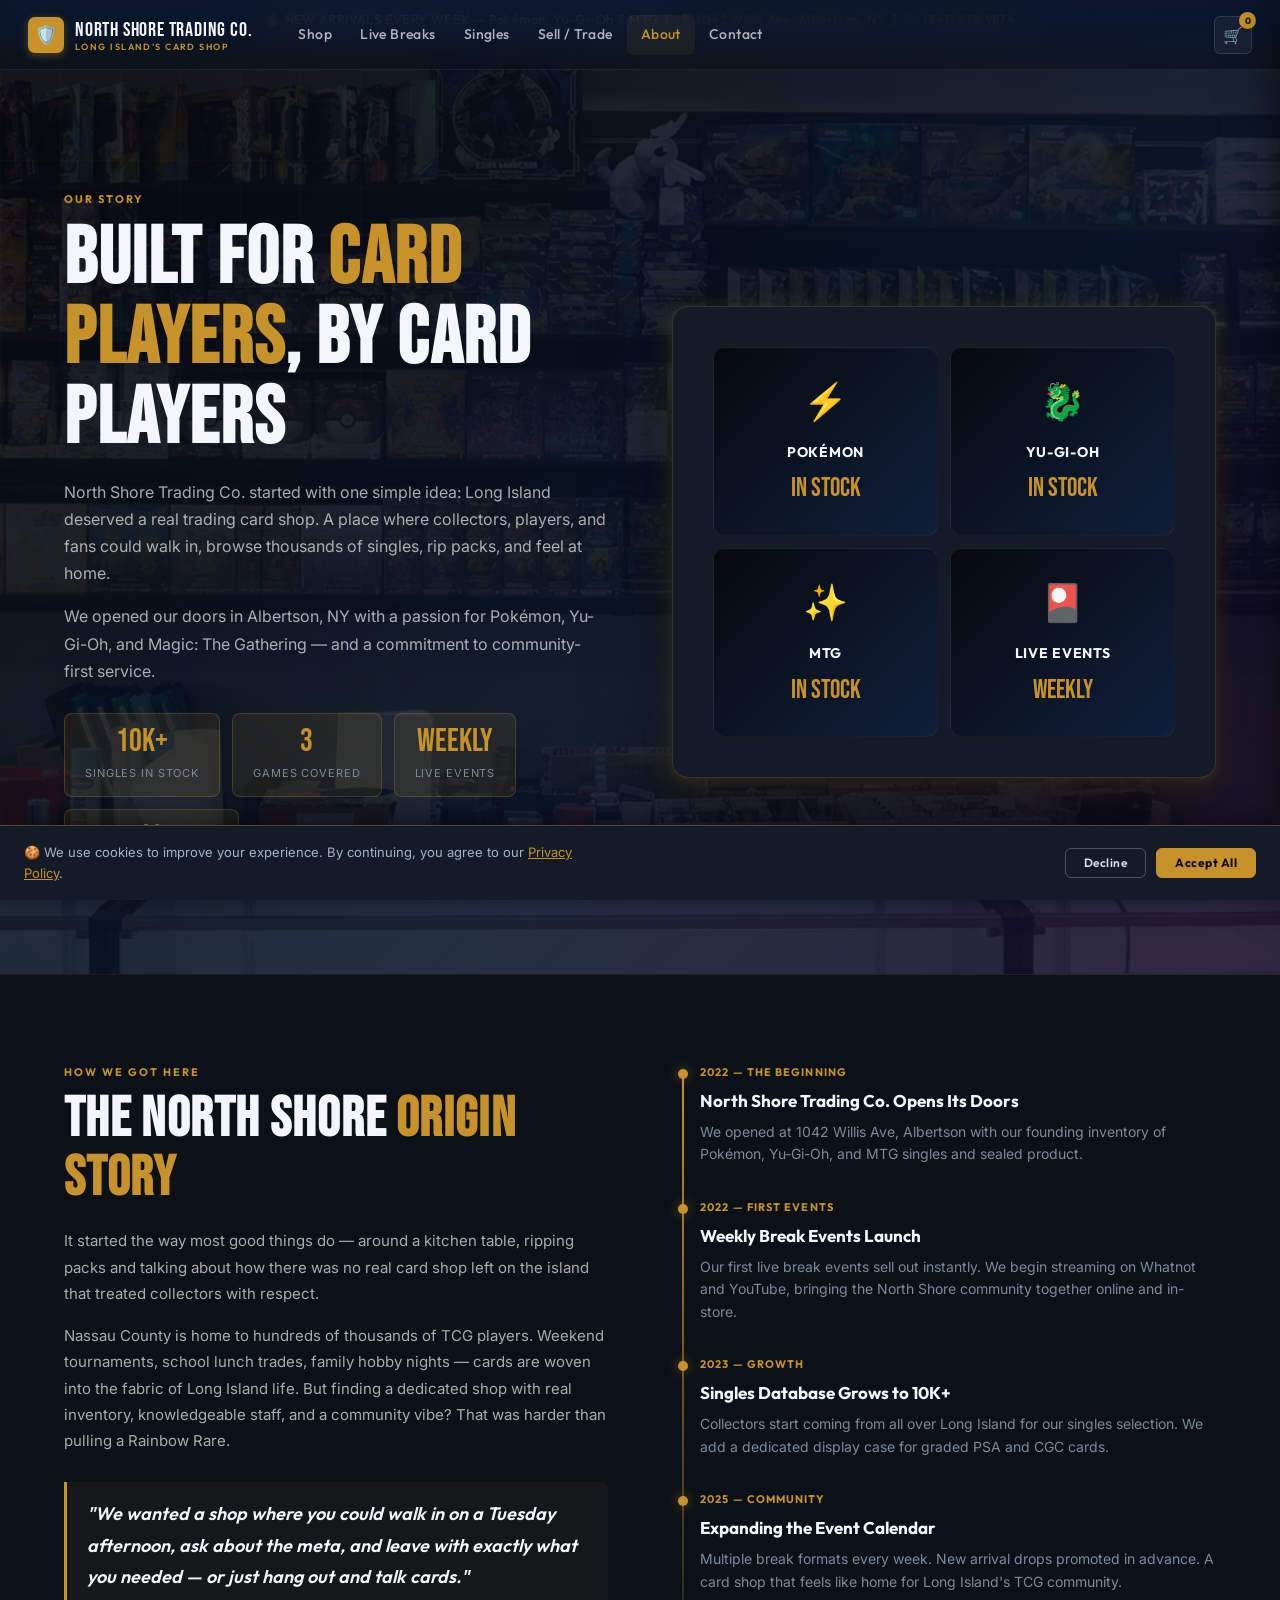
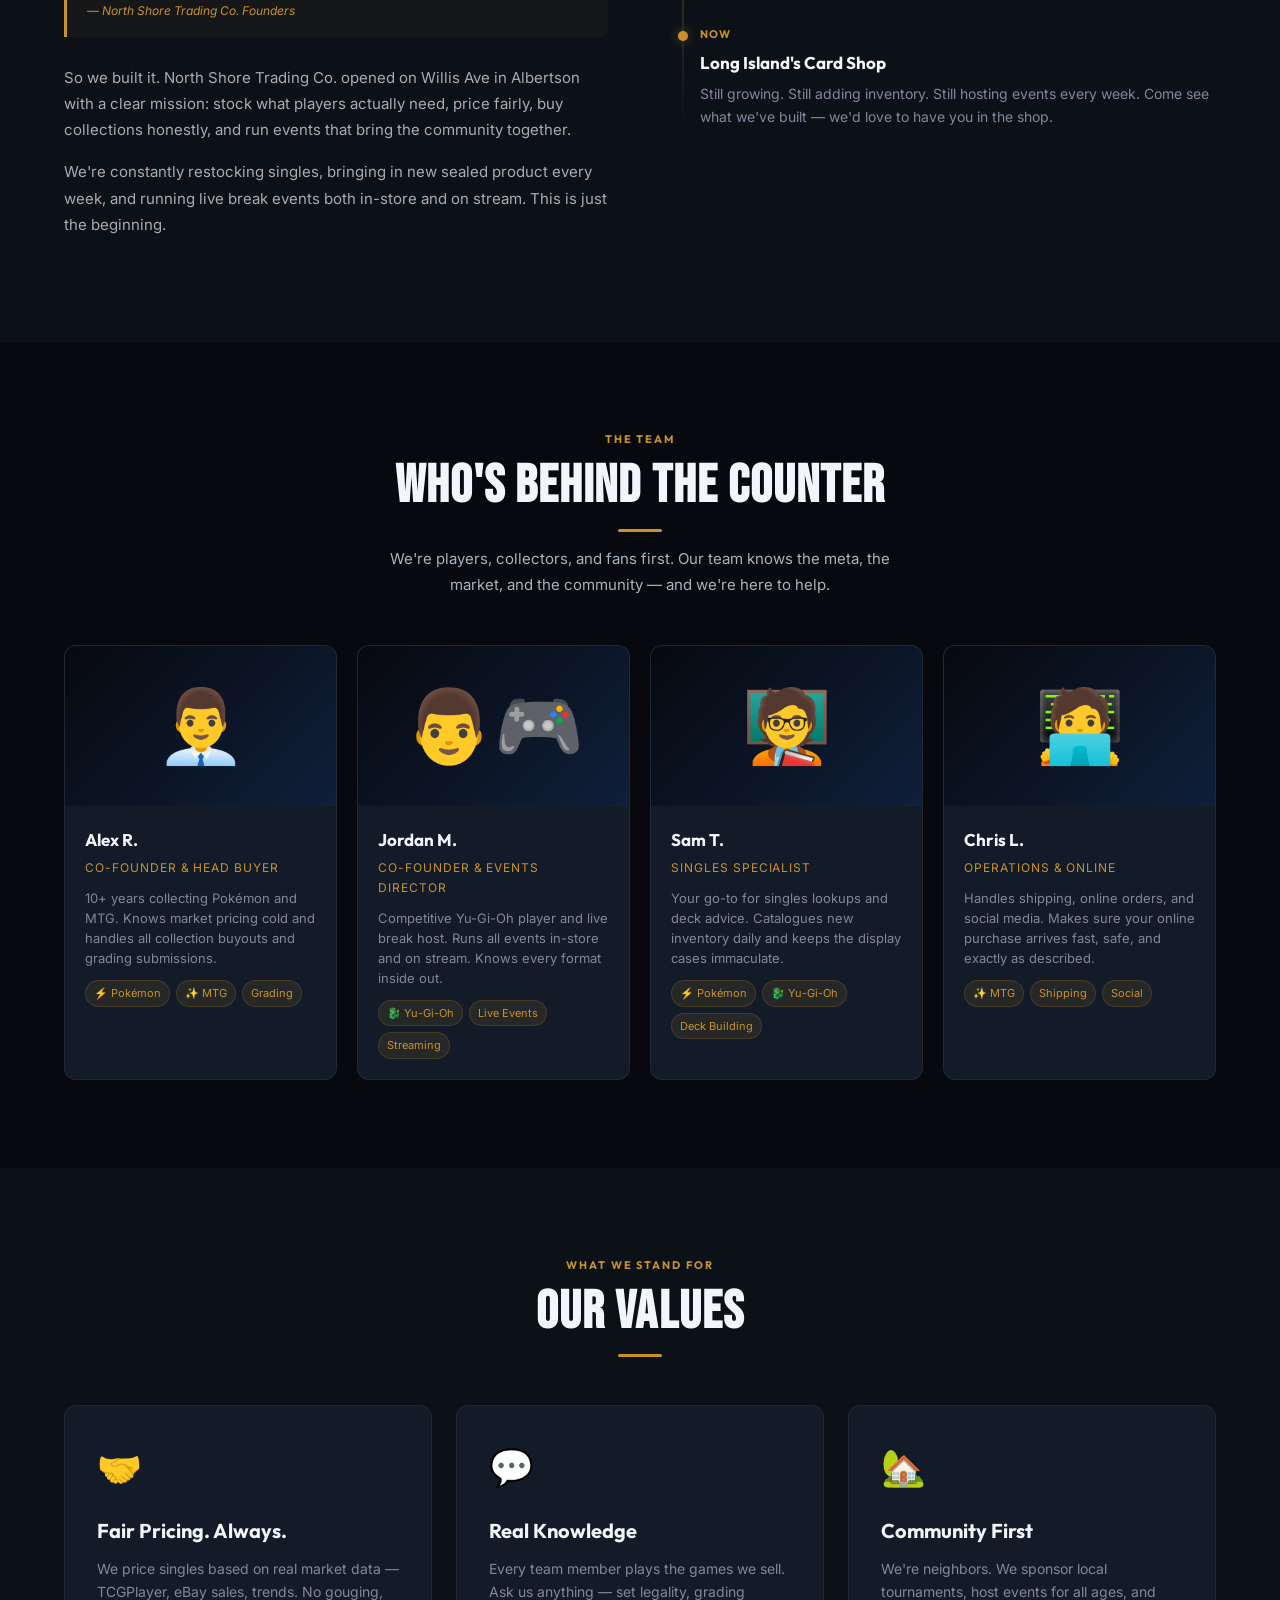
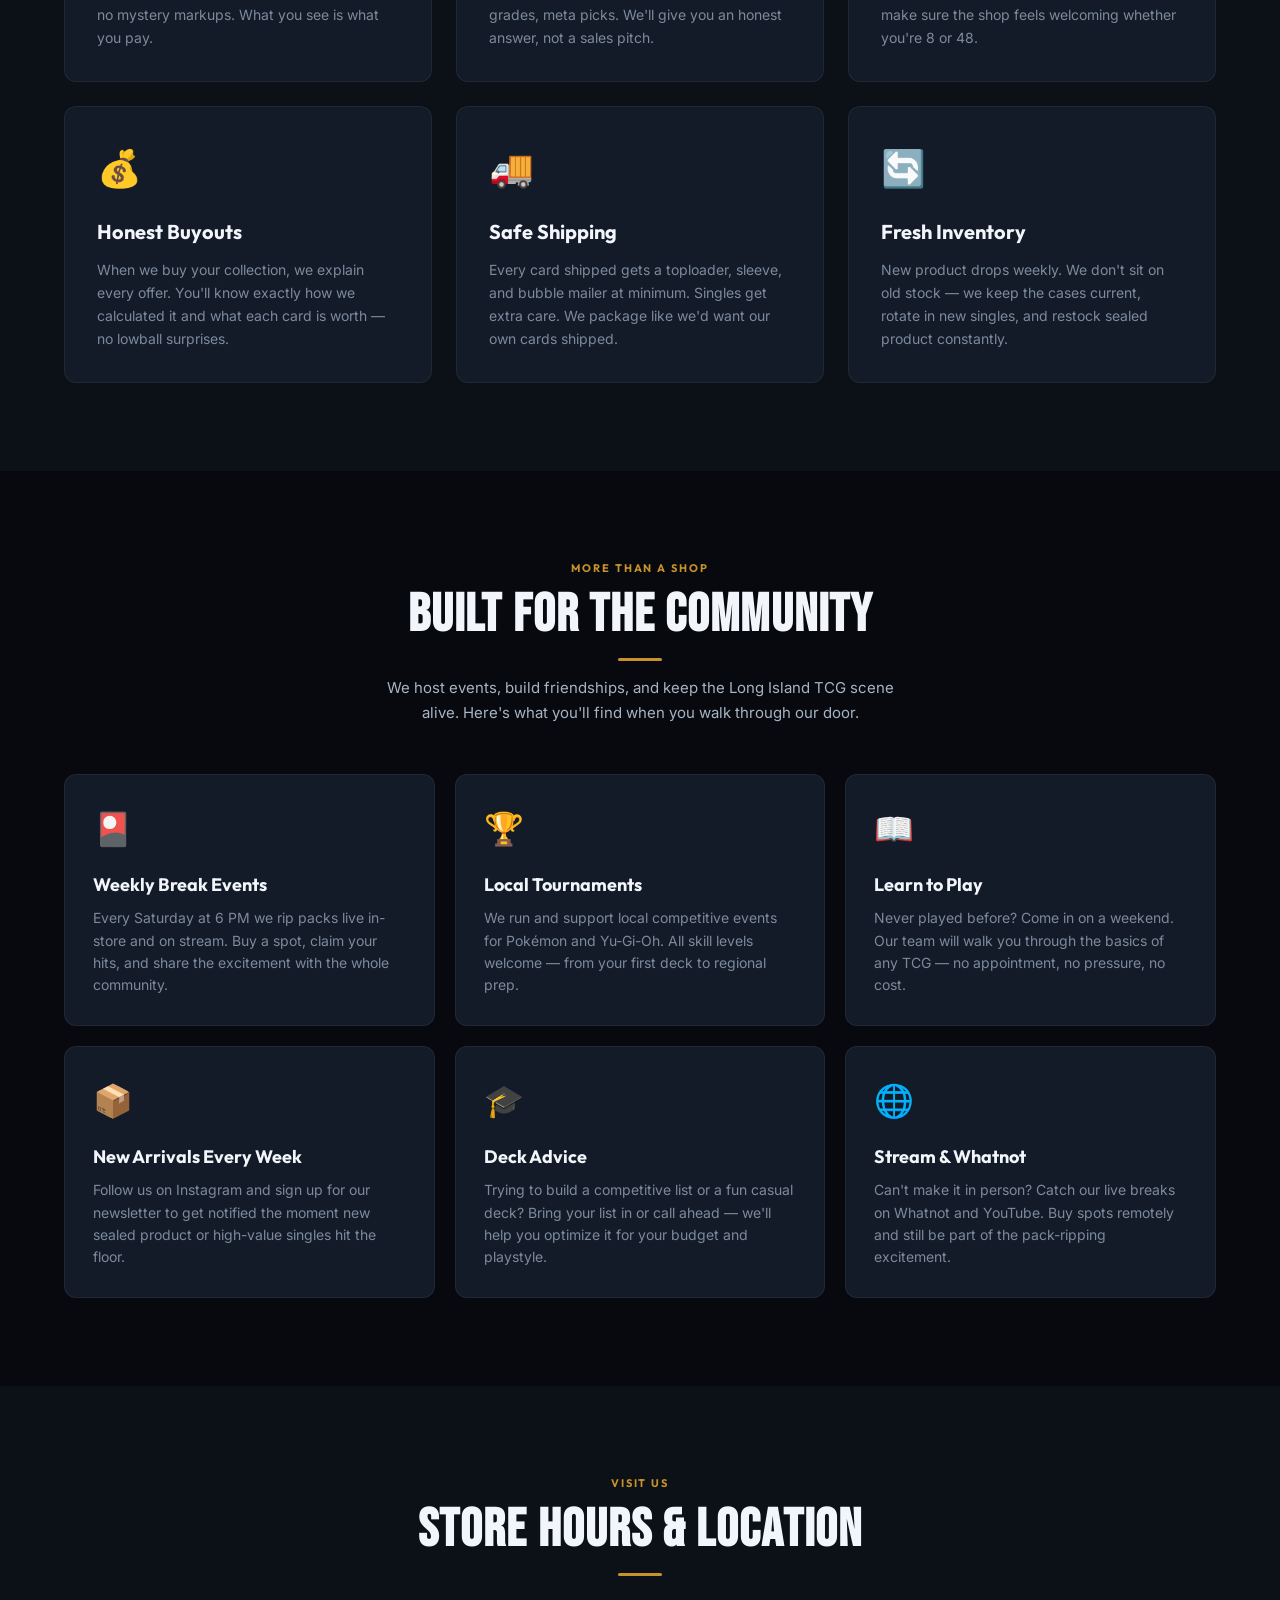
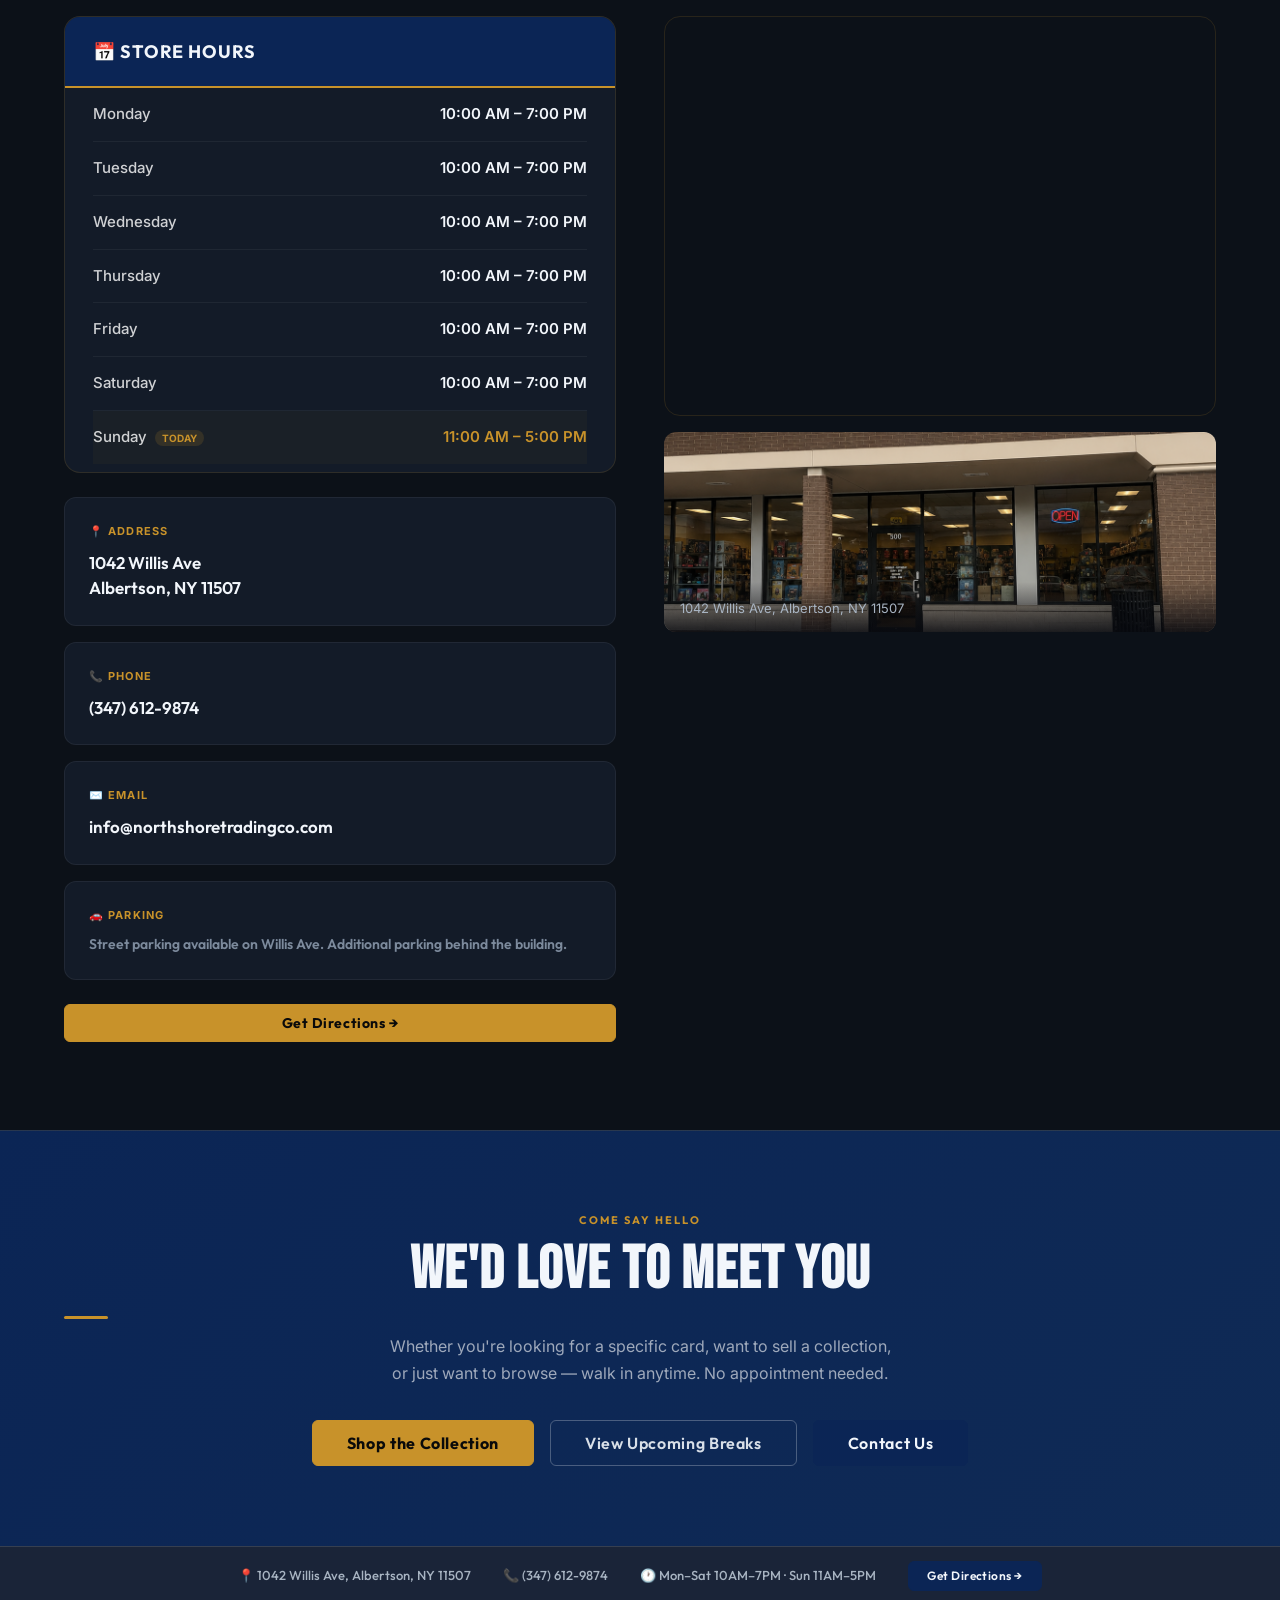
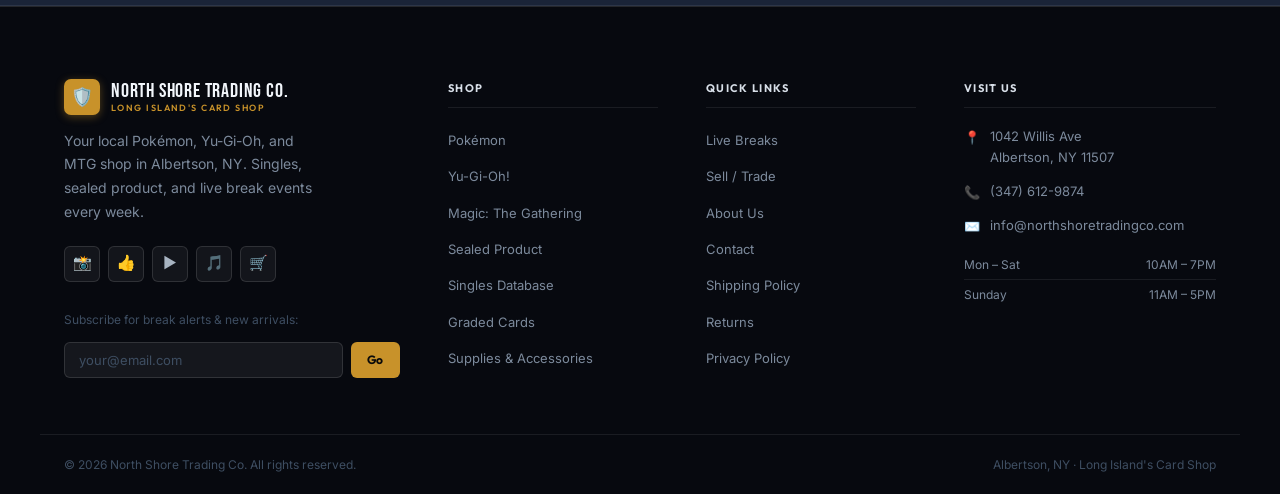
==== commit 34613a10: "Fix about timeline years (2022) and countdown to June 7 event Co-Authored-By: Claude Sonnet 4.6 <nor" ====
--- a/about.html
+++ b/about.html
@@ -608,17 +608,17 @@
       <div>
         <div class="story-timeline">
           <div class="timeline-item">
-            <div class="timeline-year">2024 — The Beginning</div>
+            <div class="timeline-year">2022 — The Beginning</div>
             <div class="timeline-title">North Shore Trading Co. Opens Its Doors</div>
             <div class="timeline-desc">We opened at 1042 Willis Ave, Albertson with our founding inventory of Pokémon, Yu-Gi-Oh, and MTG singles and sealed product.</div>
           </div>
           <div class="timeline-item">
-            <div class="timeline-year">2024 — First Events</div>
+            <div class="timeline-year">2022 — First Events</div>
             <div class="timeline-title">Weekly Break Events Launch</div>
             <div class="timeline-desc">Our first live break events sell out instantly. We begin streaming on Whatnot and YouTube, bringing the North Shore community together online and in-store.</div>
           </div>
           <div class="timeline-item">
-            <div class="timeline-year">2024 — Growth</div>
+            <div class="timeline-year">2023 — Growth</div>
             <div class="timeline-title">Singles Database Grows to 10K+</div>
             <div class="timeline-desc">Collectors start coming from all over Long Island for our singles selection. We add a dedicated display case for graded PSA and CGC cards.</div>
           </div>
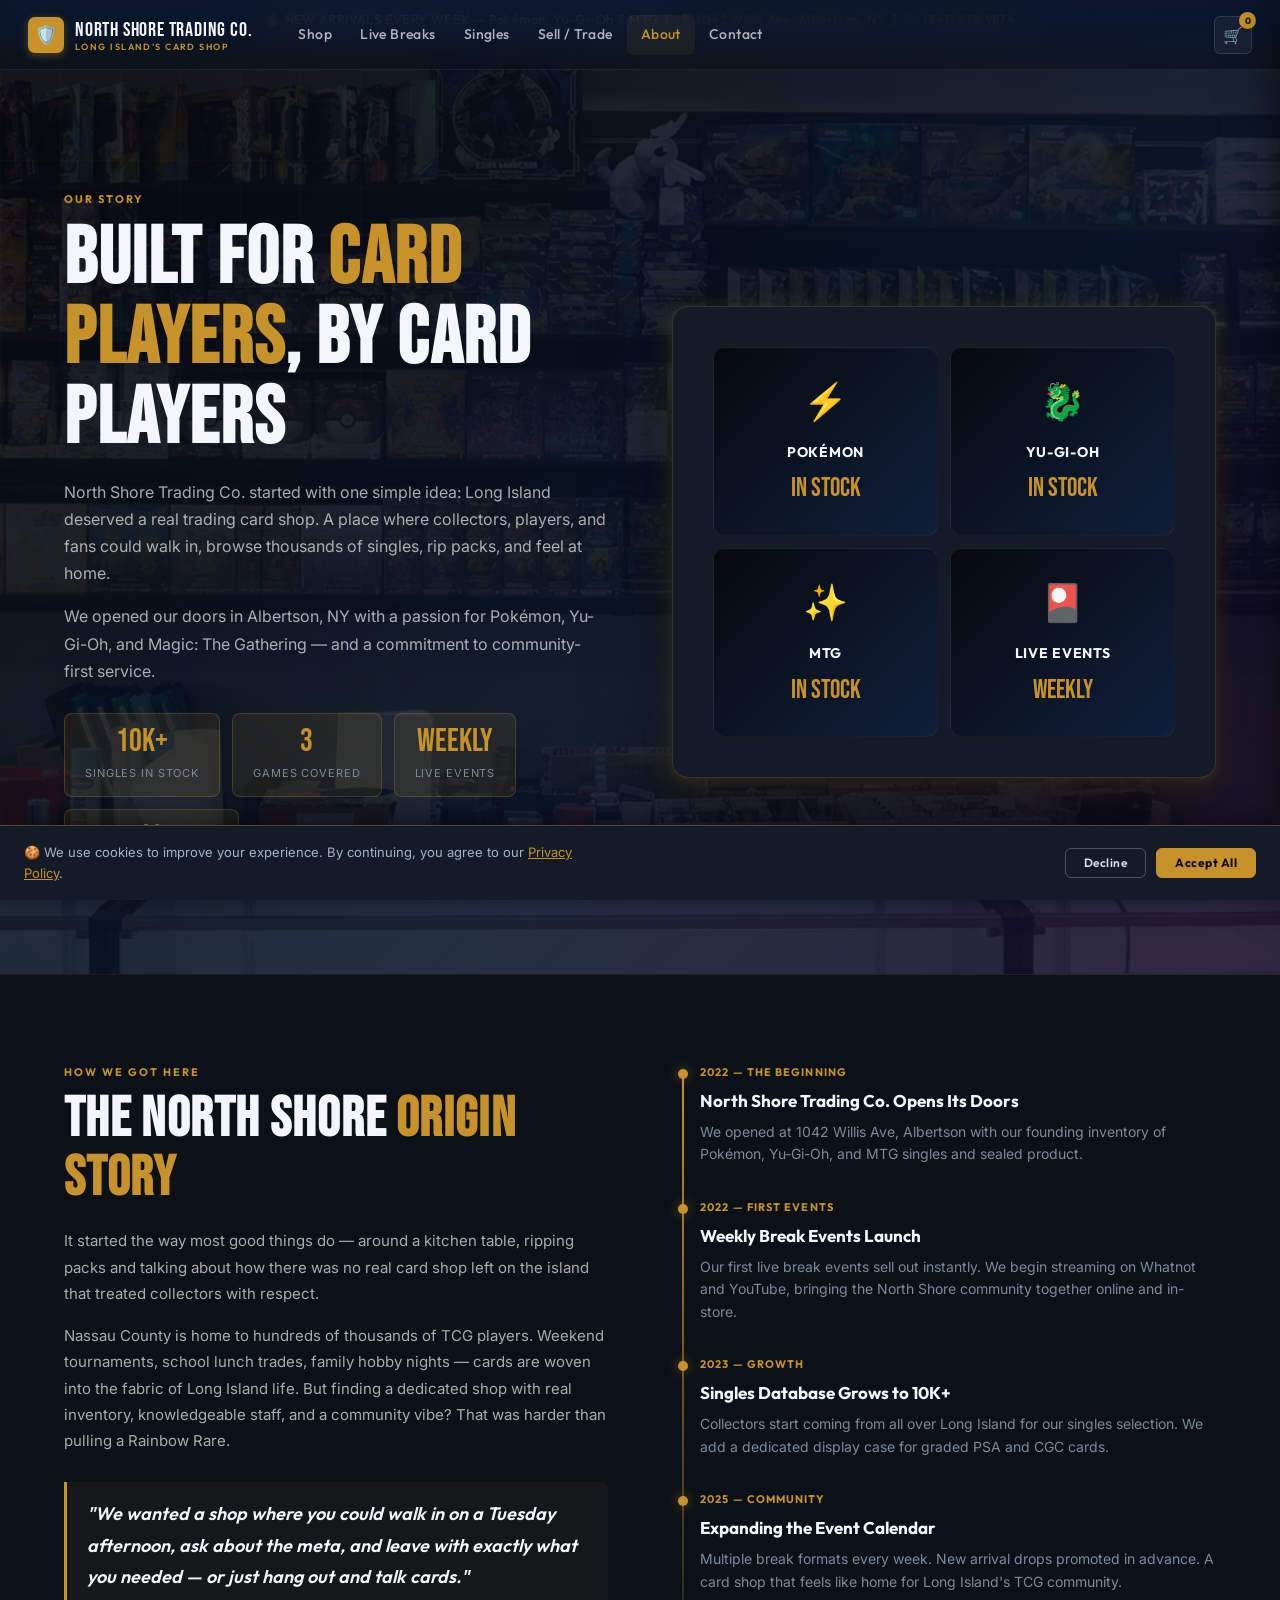
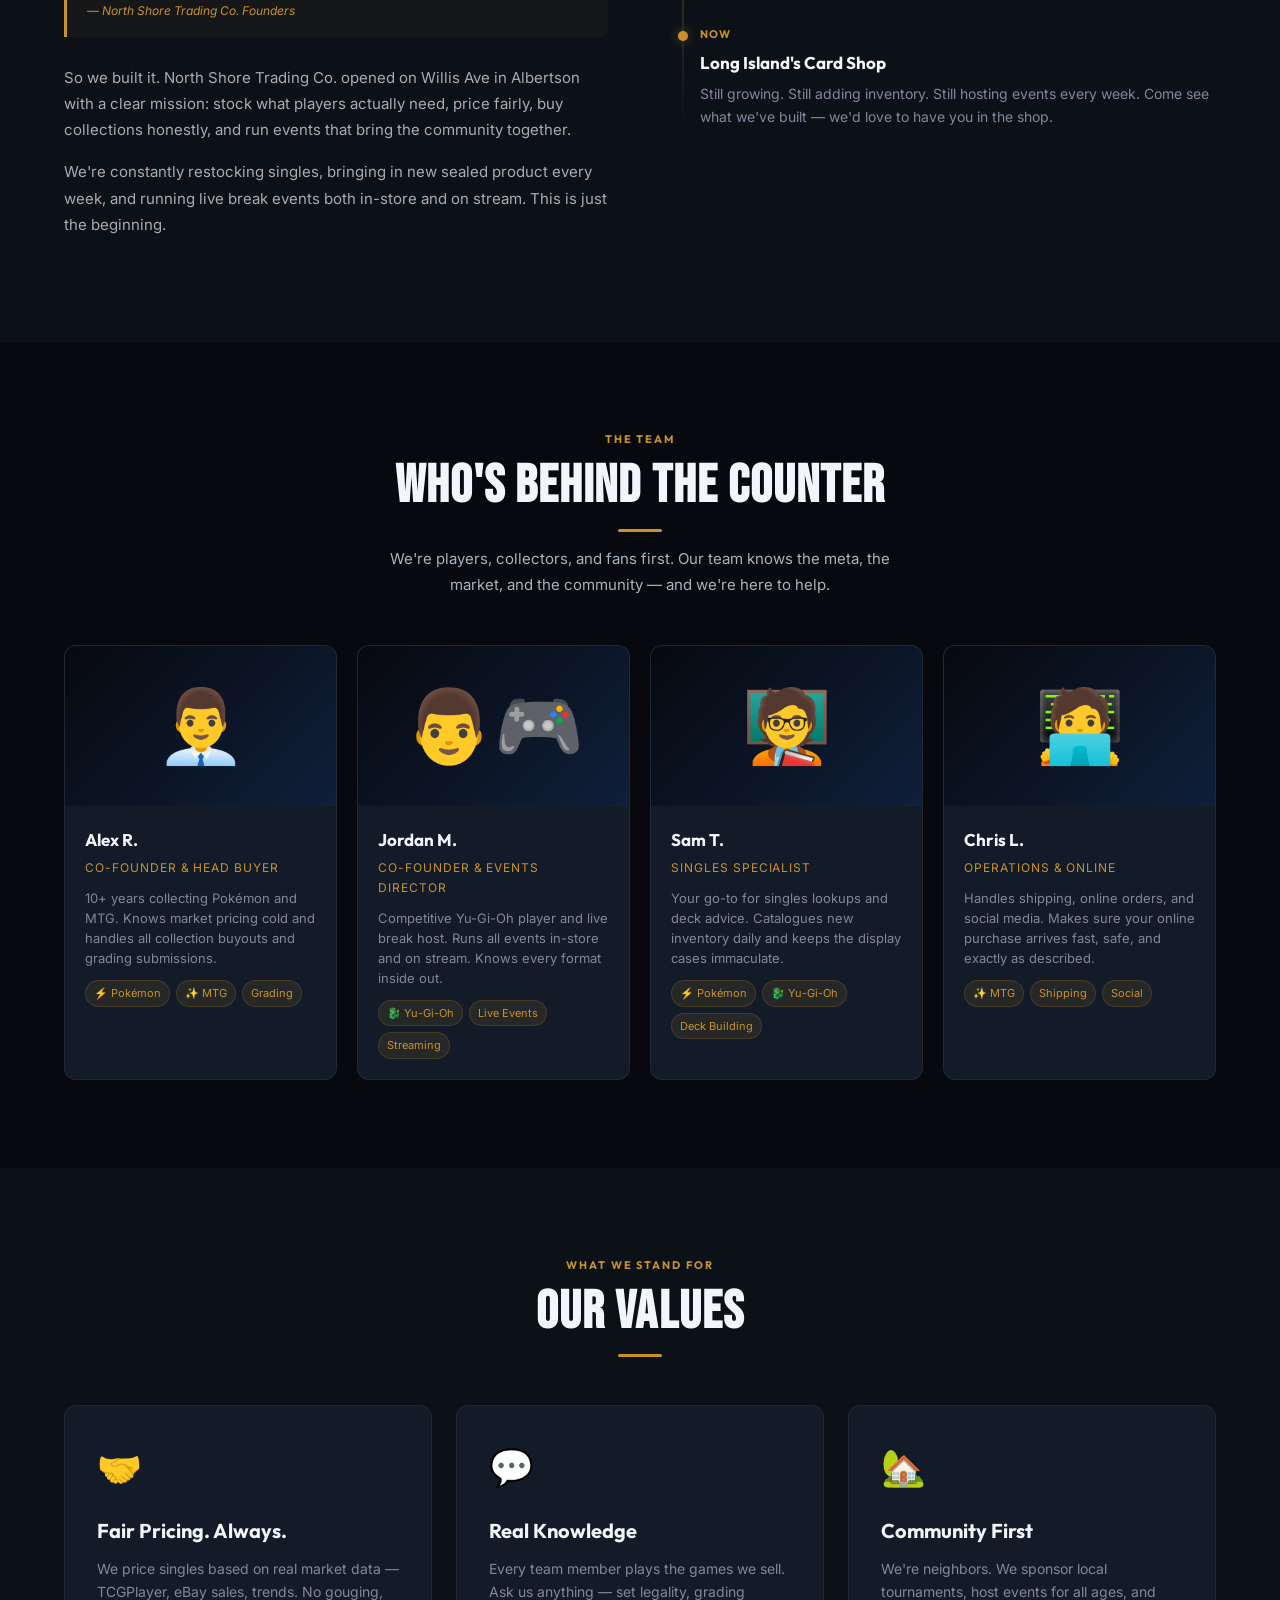
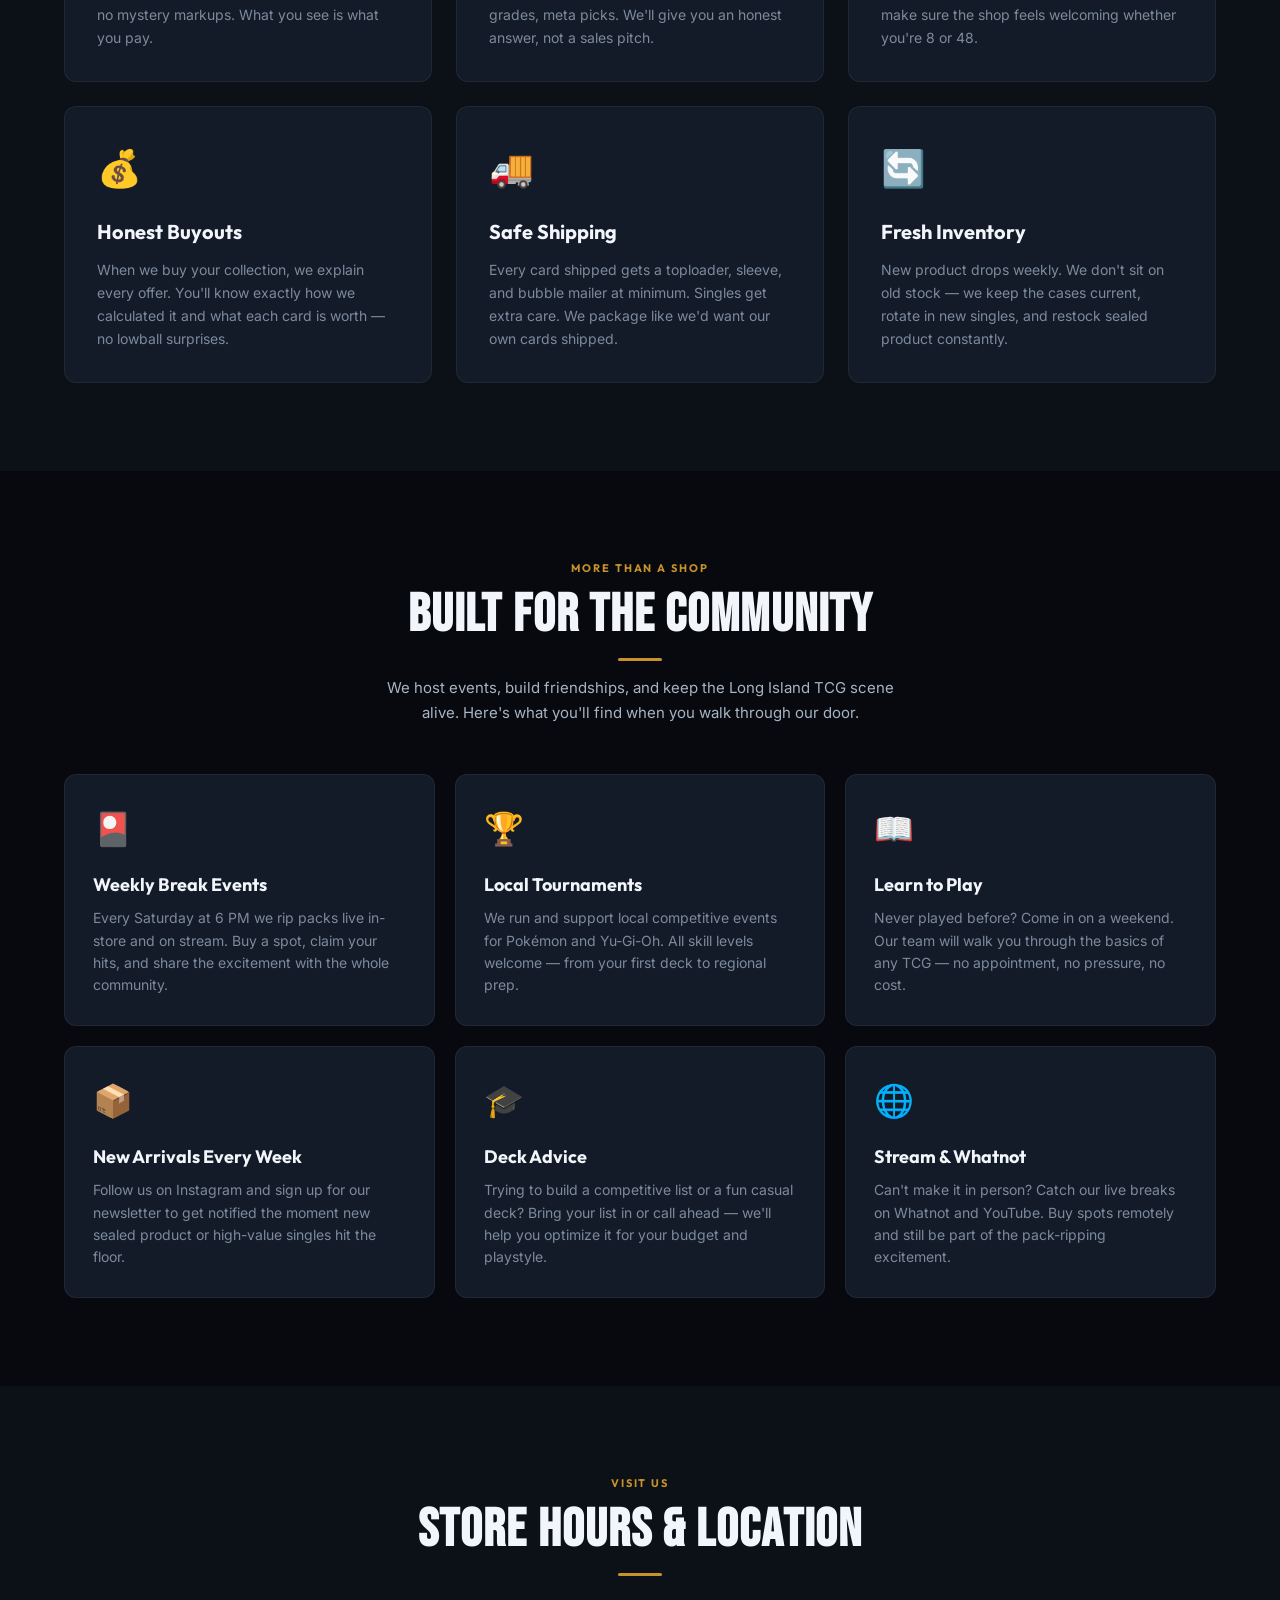
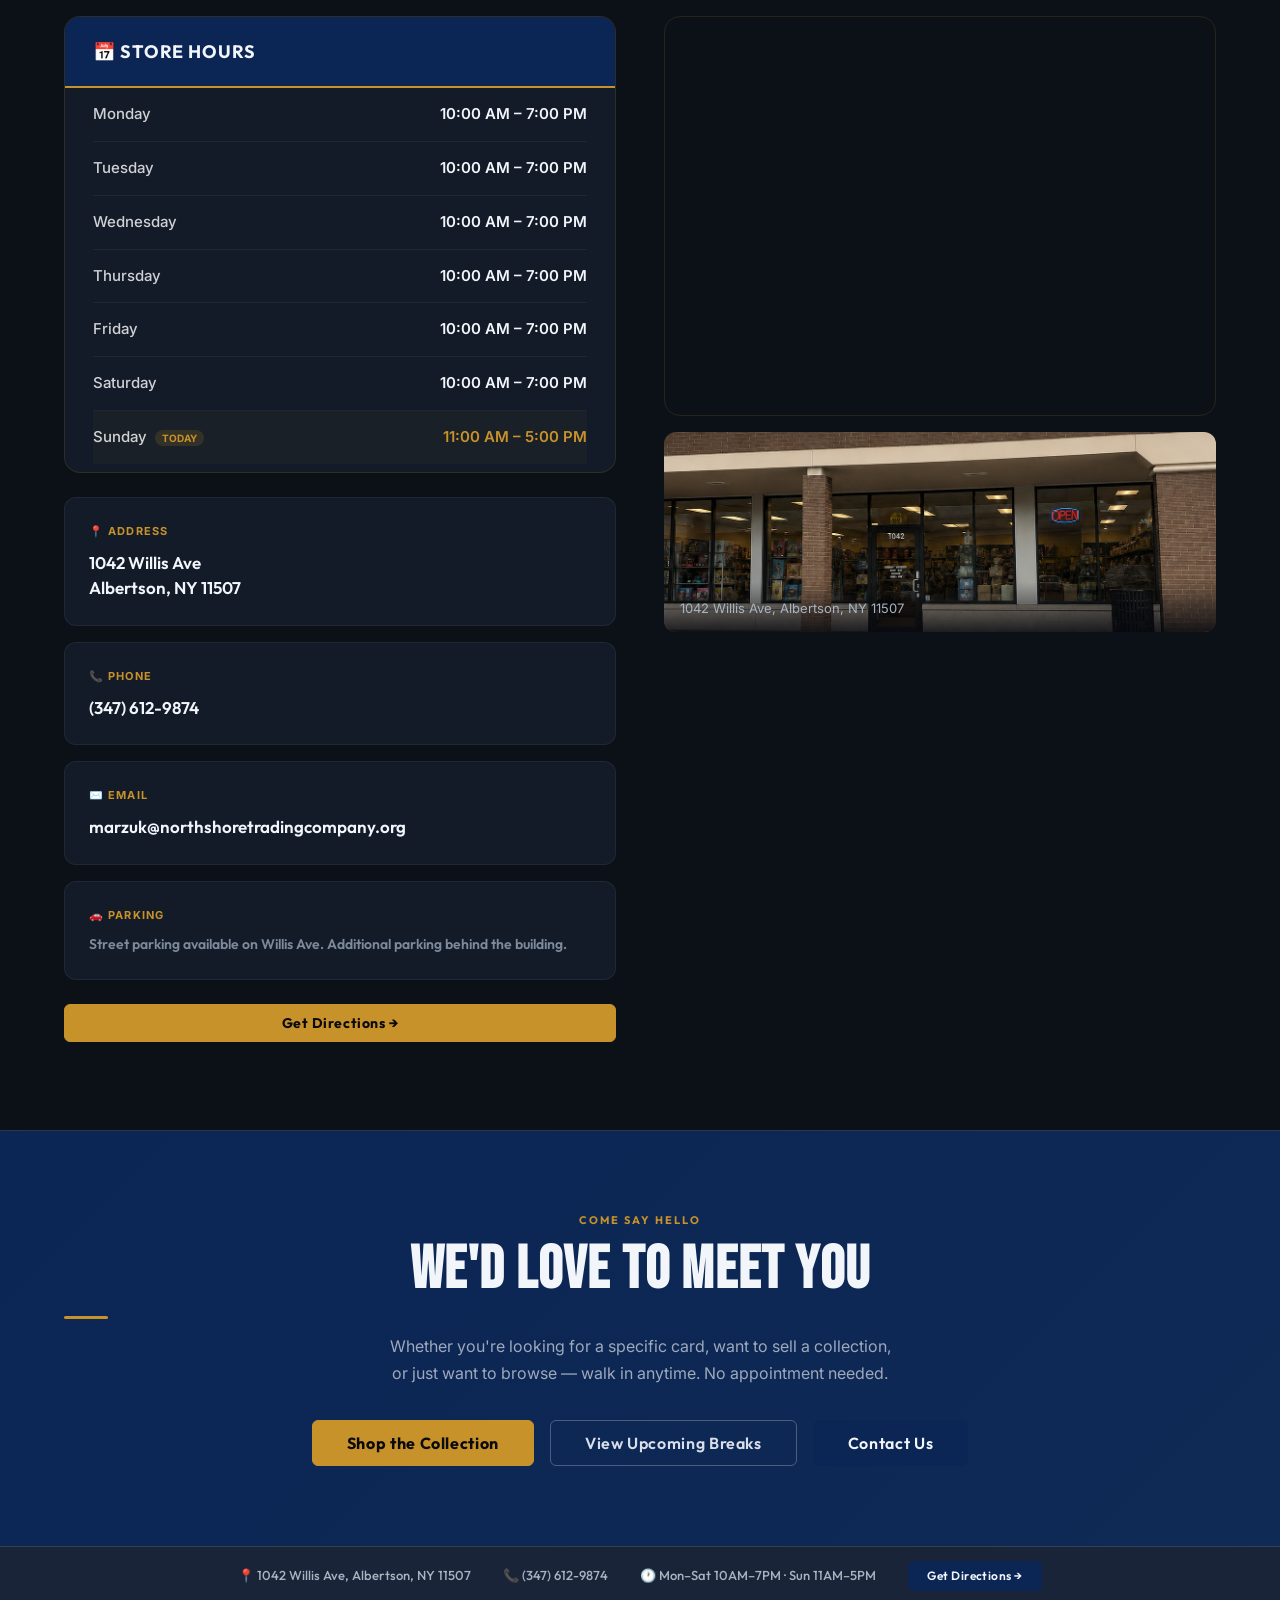
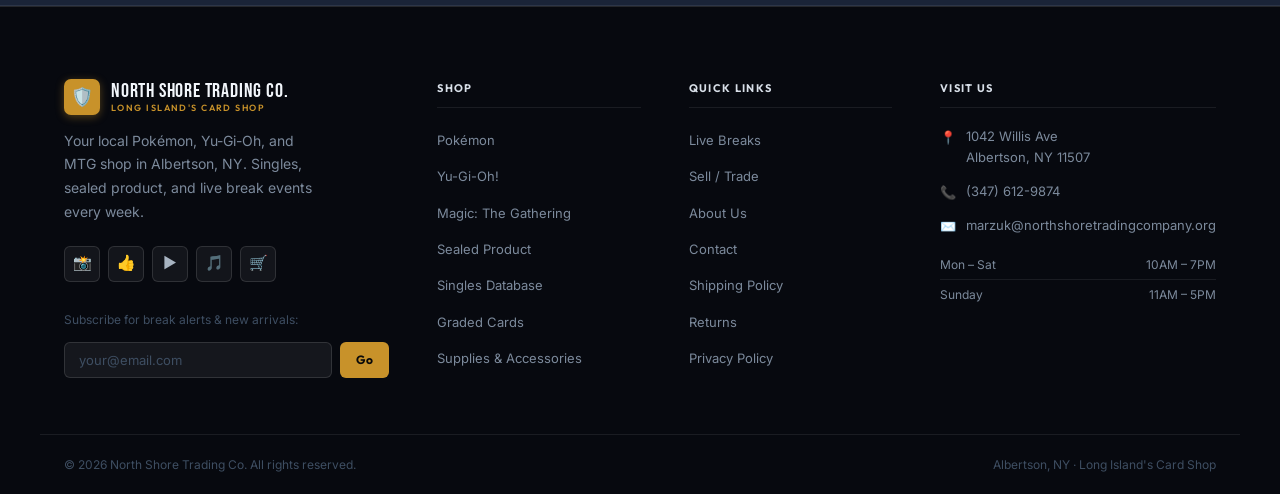
==== commit 7ea14382: "Update contact email to marzuk@northshoretradingcompany.org Co-Authored-By: Claude Sonnet 4.6 <norep" ====
--- a/about.html
+++ b/about.html
@@ -823,7 +823,7 @@
         <div class="info-block">
           <div class="info-block-label">✉️ Email</div>
           <div class="info-block-value">
-            <a href="mailto:info@northshoretradingco.com">info@northshoretradingco.com</a>
+            <a href="mailto:marzuk@northshoretradingcompany.org">marzuk@northshoretradingcompany.org</a>
           </div>
         </div>
         <div class="info-block">
@@ -949,7 +949,7 @@
       </div>
       <div class="footer-contact-item">
         <span>✉️</span>
-        <a href="mailto:info@northshoretradingco.com">info@northshoretradingco.com</a>
+        <a href="mailto:marzuk@northshoretradingcompany.org">marzuk@northshoretradingcompany.org</a>
       </div>
       <div class="footer-hours">
         <div class="footer-hours-row"><span>Mon – Sat</span><span>10AM – 7PM</span></div>
